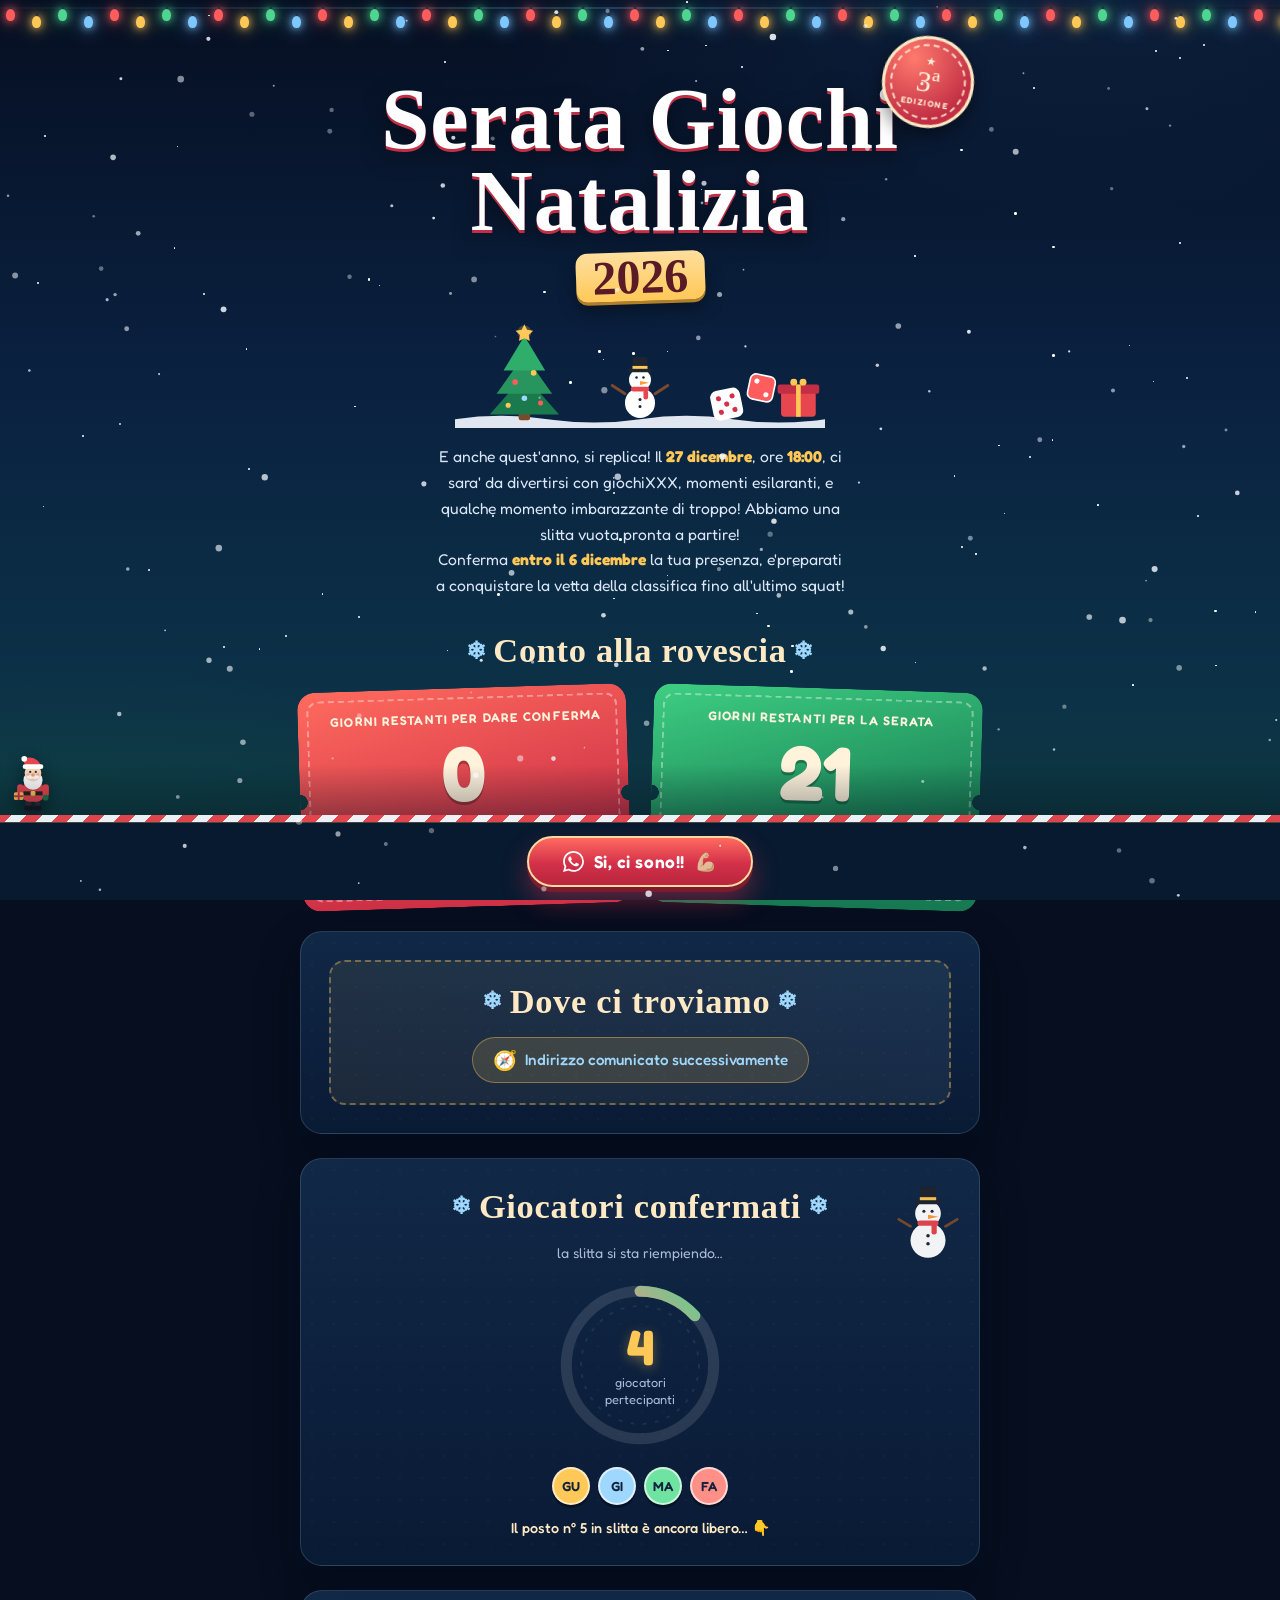
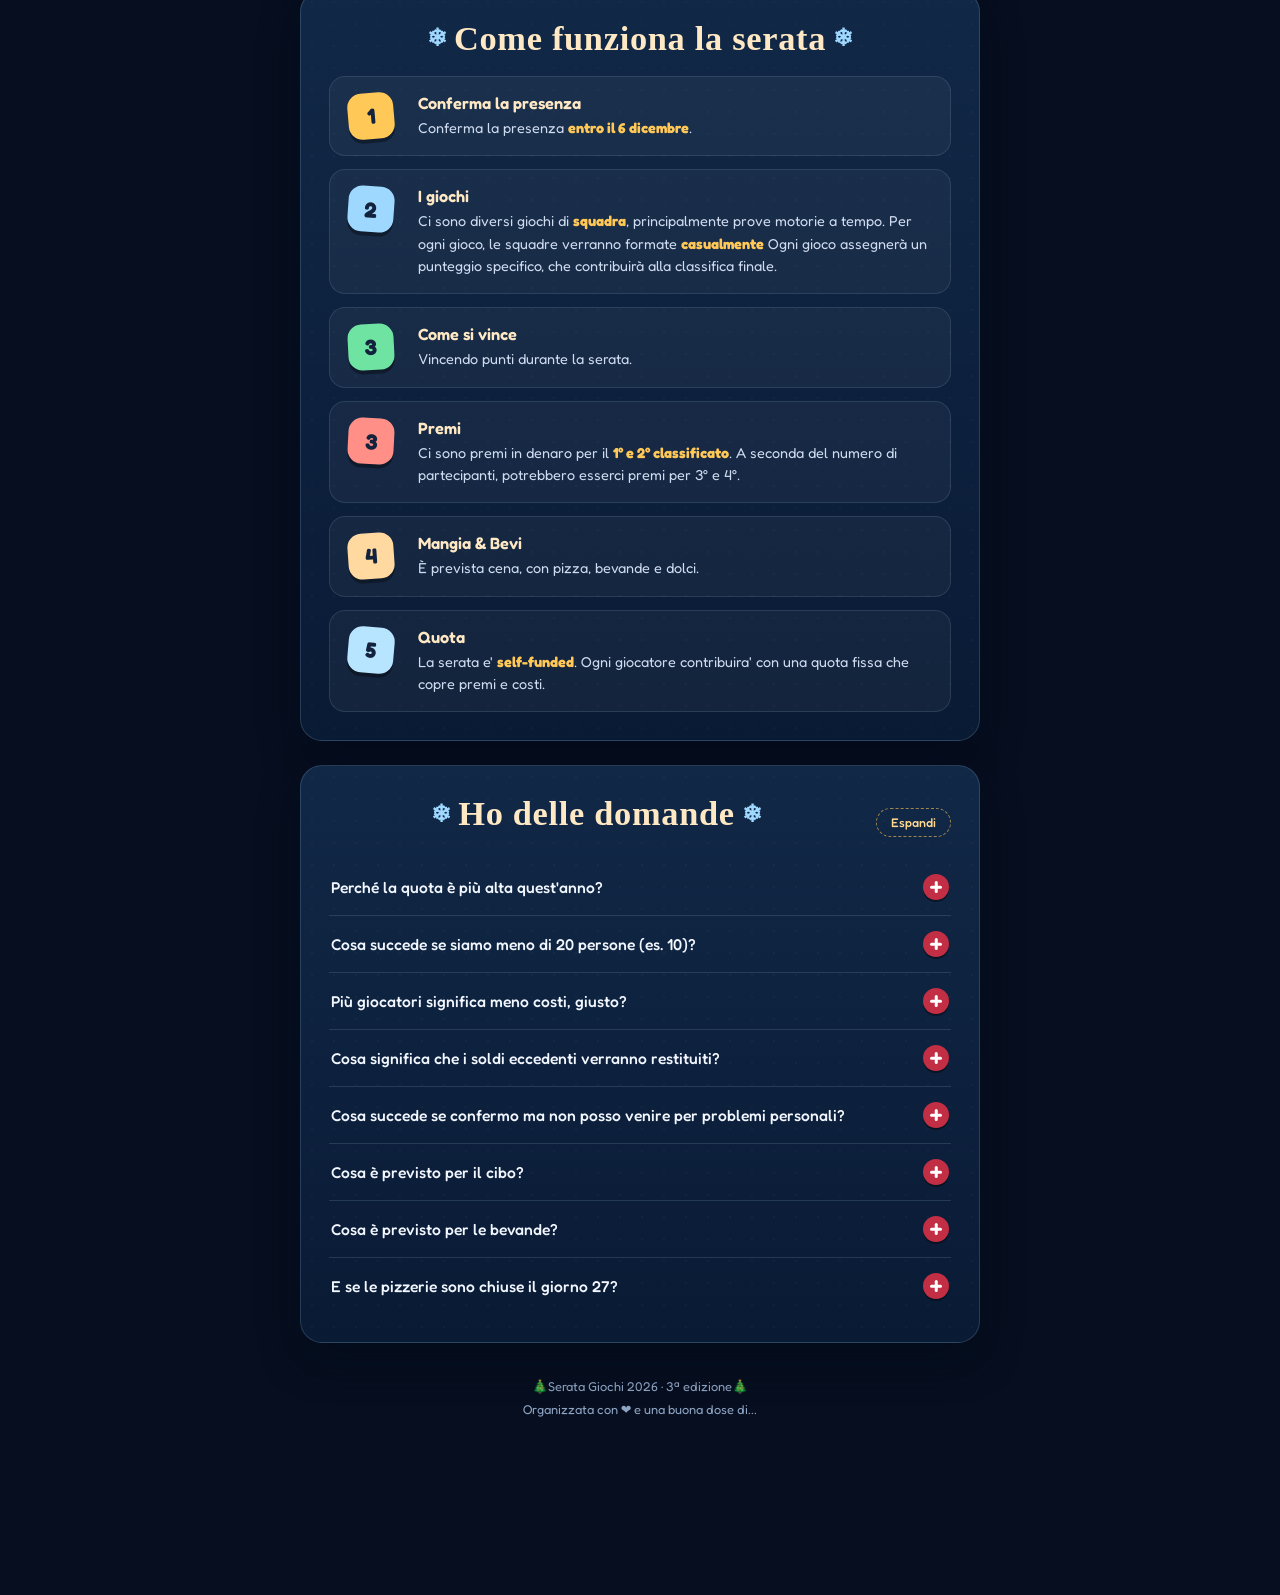
==== index.html @ 117e1975 "Update" ====
<!DOCTYPE html>
<html lang="it">
<head>
  <meta charset="UTF-8" />
  <meta name="viewport" content="width=device-width, initial-scale=1.0" />
  <title>Serata Giochi 2026 · 3ª edizione 🎲</title>
  <meta name="description" content="Serata Giochi 2026 · 3a Edizione. La serata Natalizia piu' movimentata dell'anno." />
  <meta name="theme-color" content="#071528" />
  <link rel="icon" href="data:image/svg+xml,<svg xmlns=%22http://www.w3.org/2000/svg%22 viewBox=%220 0 100 100%22><text y=%22.9em%22 font-size=%2290%22>🎲</text></svg>" />

  <link rel="preconnect" href="https://fonts.googleapis.com" />
  <link rel="preconnect" href="https://fonts.gstatic.com" crossorigin />
  <link href="https://fonts.googleapis.com/css2?family=Fredoka:wght@400;500;600;700&family=Mountains+of+Christmas:wght@700&display=swap" rel="stylesheet" />

  <link rel="stylesheet" href="style.css" />
</head>
<body>

  <!-- ambient layers -->
  <div class="sky" aria-hidden="true"></div>
  <div class="stars" id="stars" aria-hidden="true"></div>
  <canvas id="snow" aria-hidden="true"></canvas>
  <div class="lights" id="lights" aria-hidden="true"></div>

  <!-- Santa walks as you scroll -->
  <div class="santa" id="santa" aria-hidden="true">
    <div class="santa-flip">
      <svg class="santa-inner" viewBox="0 0 72 78" width="58" height="62">
        <g class="leg leg-l"><rect x="27" y="56" width="7" height="11" rx="3" fill="#2c2c34"/><rect x="25" y="65" width="11" height="6" rx="2.5" fill="#17171d"/></g>
        <g class="leg leg-r"><rect x="38" y="56" width="7" height="11" rx="3" fill="#2c2c34"/><rect x="36" y="65" width="11" height="6" rx="2.5" fill="#17171d"/></g>
        <rect x="22" y="36" width="28" height="24" rx="9" fill="#e8464e"/>
        <rect x="22" y="47" width="28" height="5" fill="#26221f"/>
        <rect x="33" y="46.5" width="6" height="6" rx="1.5" fill="#ffc857"/>
        <rect x="16" y="38" width="8" height="16" rx="4" fill="#e8464e"/>
        <circle cx="20" cy="55" r="3.6" fill="#1b7a4d"/>
        <rect x="48" y="38" width="8" height="16" rx="4" fill="#e8464e"/>
        <rect x="48" y="48" width="12" height="10" rx="2" fill="#ffc857"/>
        <rect x="52.8" y="48" width="2.4" height="10" fill="#d33049"/>
        <rect x="48" y="52" width="12" height="2.2" fill="#d33049"/>
        <circle cx="36" cy="33" r="12" fill="#ffffff"/>
        <circle cx="36" cy="24" r="10.5" fill="#ffd9b8"/>
        <circle cx="32.5" cy="22.5" r="1.4" fill="#26323f"/>
        <circle cx="39.5" cy="22.5" r="1.4" fill="#26323f"/>
        <circle cx="30" cy="26" r="2" fill="#ff9d9d" opacity=".65"/>
        <circle cx="42" cy="26" r="2" fill="#ff9d9d" opacity=".65"/>
        <ellipse cx="32.5" cy="29" rx="4.5" ry="2.4" fill="#fff"/>
        <ellipse cx="39.5" cy="29" rx="4.5" ry="2.4" fill="#fff"/>
        <circle cx="36" cy="26.4" r="2.3" fill="#f0a07c"/>
        <path d="M26 15 C29 5, 41 2, 46 6 C49 9, 47 13, 44 15 Z" fill="#e8464e"/>
        <circle cx="47" cy="6" r="3.6" fill="#fff"/>
        <rect x="23" y="13" width="26" height="6" rx="3" fill="#fff"/>
      </svg>
    </div>
  </div>

  <!-- ═══════════ MASTHEAD ═══════════ -->
  <header class="masthead">
    <div class="title-wrap reveal">
      <div class="sticker" role="img" aria-label="Terza edizione">
        <span class="st-top">★</span>
        <span class="st-num">3ª</span>
        <span class="st-sub">EDIZIONE</span>
      </div>
      <h1 class="title">
        <span class="title-xmas">Serata Giochi Natalizia</span>
        <span class="title-year">2026</span>
      </h1>
      <!--<p class="tag">27 dicembre · la notte più ludica dell'anno</p>-->
    </div>

    <!-- festive scene: tree · snowman · dice · present -->
    <svg class="scene" viewBox="0 0 320 92" aria-hidden="true">
      <path d="M0 84 Q40 78 80 84 T160 84 T240 84 T320 84 V92 H0 Z" fill="#f4f9ff" opacity=".92"/>
      <g class="tree-sway">
        <rect x="55" y="76" width="10" height="9" rx="2" fill="#7a4a2b"/>
        <path d="M60 46 L90 80 L30 80 Z" fill="#1b7a4d"/>
        <path d="M60 28 L84 62 L36 62 Z" fill="#27955d"/>
        <path d="M60 12 L78 42 L42 42 Z" fill="#2fae6b"/>
        <circle cx="52" cy="52" r="2.4" fill="#ff5d5d"/>
        <circle cx="68" cy="44" r="2.4" fill="#ffc857"/>
        <circle cx="60" cy="66" r="2.4" fill="#9fd8ff"/>
        <circle cx="74" cy="70" r="2.2" fill="#ff5d5d"/>
        <circle cx="46" cy="72" r="2.2" fill="#ffc857"/>
        <circle cx="60" cy="9" r="6" fill="#ffc857" opacity=".25"/>
        <path class="star-pulse" d="M60 2 l2.35 4.76 5.25 .76 -3.8 3.7 .9 5.23 -4.7 -2.47 -4.7 2.47 .9 -5.23 -3.8 -3.7 5.25 -.76 z" fill="#ffc857"/>
      </g>
      <g>
        <path d="M147 62 l-11 -7 M173 62 l11 -7" stroke="#7a4a2b" stroke-width="2.6" stroke-linecap="round"/>
        <circle cx="160" cy="70" r="13" fill="#fff"/>
        <circle cx="160" cy="50" r="9.5" fill="#fff"/>
        <rect x="152" y="56" width="16" height="4" rx="2" fill="#e8464e"/>
        <rect x="163" y="59" width="4" height="8" rx="2" fill="#e8464e"/>
        <circle cx="157" cy="48" r="1.1" fill="#1e2430"/>
        <circle cx="163" cy="48" r="1.1" fill="#1e2430"/>
        <path d="M160 51 l8 1.6 -8 1.8 z" fill="#ff9d3b"/>
        <rect x="150" y="40" width="20" height="3.5" rx="1.5" fill="#1e2430"/>
        <rect x="153.5" y="30.5" width="13" height="10" rx="2" fill="#1e2430"/>
        <rect x="153.5" y="38" width="13" height="2.5" fill="#ffc857"/>
        <circle cx="160" cy="67" r="1.3" fill="#1e2430"/>
        <circle cx="160" cy="73" r="1.3" fill="#1e2430"/>
      </g>
      <g class="dice-float">
        <g transform="rotate(-12 235 71)">
          <rect x="222" y="58" width="26" height="26" rx="6" fill="#fff"/>
          <circle cx="229" cy="65" r="2.2" fill="#d33049"/><circle cx="241" cy="65" r="2.2" fill="#d33049"/>
          <circle cx="235" cy="71" r="2.2" fill="#d33049"/>
          <circle cx="229" cy="77" r="2.2" fill="#d33049"/><circle cx="241" cy="77" r="2.2" fill="#d33049"/>
        </g>
        <g transform="rotate(12 265 57)">
          <rect x="254" y="46" width="22" height="22" rx="5" fill="#ff5d5d" stroke="#fff" stroke-width="1.4"/>
          <circle cx="260" cy="52" r="2.2" fill="#fff"/><circle cx="270" cy="62" r="2.2" fill="#fff"/>
        </g>
      </g>
      <g>
        <rect x="282" y="60" width="30" height="22" rx="3" fill="#e8464e"/>
        <rect x="279" y="54" width="36" height="8" rx="2" fill="#c22f45"/>
        <rect x="295" y="54" width="4" height="28" fill="#ffc857"/>
        <circle cx="293" cy="52" r="3" fill="#ffc857"/><circle cx="301" cy="52" r="3" fill="#ffc857"/>
      </g>
    </svg>

    <p class="summary reveal">
      E anche quest'anno, si replica! Il <strong>27 dicembre</strong>, ore <strong>18:00</strong>, ci sara' da divertirsi con giochiXXX,
      momenti esilaranti, e qualche momento imbarazzante di troppo! Abbiamo una slitta vuota pronta a partire!<br>
      Conferma <strong>entro il 6 dicembre</strong> la tua presenza, e'preparati a conquistare la vetta della classifica fino all'ultimo squat!
    </p>
  </header>

  <main>

    <!-- ═══════════ COUNTDOWN ═══════════ -->
    <section class="countdowns reveal" aria-labelledby="cdTitle">
      <h2 class="sec-title" id="cdTitle">Conto alla rovescia</h2>
      <div class="cd-grid">
        <article class="cd-card cd-card--red" style="--tilt:-1.8deg">
          <div class="cd-inner">
            <p class="cd-head"><span class="cd-ico" aria-hidden="true"></span>Giorni restanti per dare conferma</p>
            <p class="cd-num" id="daysConfirm">--</p>
            <p class="cd-unit" id="unitConfirm">giorni</p>
            <p class="cd-date">entro il 6 Dicembre</p>
            <p class="cd-state" id="stateConfirm"></p>
          </div>
        </article>
        <article class="cd-card cd-card--green" style="--tilt:1.8deg">
          <div class="cd-inner">
            <p class="cd-head"><span class="cd-ico" aria-hidden="true"></span>Giorni restanti per la serata</p>
            <p class="cd-num" id="daysGame">--</p>
            <p class="cd-unit" id="unitGame">giorni</p>
            <p class="cd-date">27 Dicembre</p>
            <p class="cd-state" id="stateGame"></p>
          </div>
        </article>
      </div>
    </section>

    <!-- ═══════════ LOCATION ═══════════ -->
    <section class="panel location reveal" aria-labelledby="locationTitle">
      <a id="locationCard" class="location-card" href="#" target="_blank" rel="noopener">
        <!--<div class="location-pin" aria-hidden="true">📍</div>-->
        <div class="location-content">
          <h2 class="sec-title" id="locationTitle">Dove ci troviamo</h2>
          <p class="location-address" id="locationAddress"></p>
          <p class="location-cta" id="locationCta">
            <span class="location-arrow" aria-hidden="true">🧭</span>
            <span id="locationCtaText">Indirizzo comunicato due settimane prima della serata.</span>
          </p>
        </div>
      </a>
    </section>

    <!-- ═══════════ CONFIRMED PLAYERS ═══════════ -->
    <section class="panel players reveal" aria-labelledby="playersTitle">
      <svg class="snowman-deco" viewBox="0 0 60 78" aria-hidden="true">
        <path d="M15 44 l-10 -6 M45 44 l10 -6" stroke="#7a4a2b" stroke-width="2.4" stroke-linecap="round"/>
        <circle cx="30" cy="56" r="15" fill="#fff"/>
        <circle cx="30" cy="33" r="11" fill="#fff"/>
        <rect x="21" y="39" width="18" height="4.5" rx="2" fill="#e8464e"/>
        <rect x="33" y="42" width="4.5" height="9" rx="2" fill="#e8464e"/>
        <circle cx="26.5" cy="31" r="1.3" fill="#1e2430"/>
        <circle cx="33.5" cy="31" r="1.3" fill="#1e2430"/>
        <path d="M30 34 l9 1.8 -9 2 z" fill="#ff9d3b"/>
        <rect x="19" y="21" width="22" height="4" rx="2" fill="#1e2430"/>
        <rect x="23" y="10" width="14" height="12" rx="2" fill="#1e2430"/>
        <rect x="23" y="19" width="14" height="2.6" fill="#ffc857"/>
        <circle cx="30" cy="52" r="1.5" fill="#1e2430"/>
        <circle cx="30" cy="59" r="1.5" fill="#1e2430"/>
      </svg>

      <h2 class="sec-title" id="playersTitle">Giocatori confermati</h2>
      <p class="players-sub">la slitta si sta riempiendo…</p>

      <div class="globe">
        <svg viewBox="0 0 140 140" aria-hidden="true">
          <defs>
            <linearGradient id="ringGrad" x1="0" y1="0" x2="1" y2="1">
              <stop offset="0" stop-color="#ffc857"/>
              <stop offset=".5" stop-color="#ff8f87"/>
              <stop offset="1" stop-color="#4fd58f"/>
            </linearGradient>
          </defs>
          <circle cx="70" cy="70" r="60" fill="none" stroke="rgba(255,255,255,.12)" stroke-width="9"/>
          <circle cx="70" cy="70" r="48" fill="none" stroke="rgba(255,255,255,.08)" stroke-width="1.5" stroke-dasharray="3 7"/>
          <circle id="ringFg" cx="70" cy="70" r="60" fill="none" stroke="url(#ringGrad)" stroke-width="9"
                  stroke-linecap="round" stroke-dasharray="377" stroke-dashoffset="377"
                  transform="rotate(-90 70 70)"/>
        </svg>
        <div class="globe-center">
          <span class="globe-num" id="plCount">0</span>
          <!--<span class="globe-cap">su <b id="plMax">–</b> posti</span>-->
          <span class="globe-cap">giocatori<b id="plMax"></b></span>
          <span class="globe-cap">pertecipanti</span>
        </div>
      </div>

      <ul class="chips" id="chips"></ul>
      <p class="players-seat" id="plSeat"></p>
    </section>

    <!-- ═══════════ HOW IT WORKS ═══════════ -->
    <section class="panel howto reveal" aria-labelledby="howTitle">
      <h2 class="sec-title" id="howTitle">Come funziona la serata</h2>
      <ol class="steps">
        <li class="step">
          <span class="step-num" aria-hidden="true">1</span>
          <div class="step-body">
            <h3>Conferma la presenza</h3>
            <p>Conferma la presenza <strong>entro il 6 dicembre</strong>.</p>
          </div>
        </li>
        <li class="step">
          <span class="step-num" aria-hidden="true">2</span>
          <div class="step-body">
            <h3>I giochi</h3>
            <p>Ci sono diversi giochi di <strong>squadra</strong>, principalmente prove motorie a tempo. Per ogni gioco, le squadre verranno formate <strong>casualmente</strong> Ogni gioco assegnerà un punteggio specifico, che contribuirà alla classifica finale.</p>
          </div>
        </li>
        <li class="step">
          <span class="step-num" aria-hidden="true">3</span>
          <div class="step-body">
            <h3>Come si vince</h3>
            <p>Vincendo punti durante la serata.</p>
          </div>
        </li>
        <li class="step">
          <span class="step-num" aria-hidden="true">3</span>
          <div class="step-body">
            <h3>Premi</h3>
            <p>Ci sono premi in denaro per il <strong>1° e 2° classificato</strong>. A seconda del numero di partecipanti, potrebbero esserci premi per 3° e 4°.</p>
          </div>
        </li>
        <li class="step">
          <span class="step-num" aria-hidden="true">4</span>
          <div class="step-body">
            <h3>Mangia & Bevi</h3>
            <p>È prevista cena, con pizza, bevande e dolci.</p>
          </div>
        </li>
        <li class="step">
          <span class="step-num" aria-hidden="true">5</span>
          <div class="step-body">
            <h3>Quota</h3>
            <p>La serata e' <strong>self-funded</strong>. Ogni giocatore contribuira' con una quota fissa che copre premi e costi.</p>
          </div>
        </li>
      </ol>
    </section>

    <!-- ═══════════ FAQ ═══════════ -->
    <section class="panel faq reveal" aria-labelledby="faqTitle">
      <div class="faq-head">
        <h2 class="sec-title" id="faqTitle">Ho delle domande</h2>
        <button class="faq-toggle-all" id="faqToggle" type="button">Espandi</button>
      </div>

      <div class="faq-item">
        <button class="faq-q" type="button" aria-expanded="false" aria-controls="fa1" id="fq1">
          <span>Perché la quota è più alta quest'anno?</span><span class="faq-ico" aria-hidden="true"></span>
        </button>
        <div class="faq-a" id="fa1" role="region" aria-labelledby="fq1"><div class="faq-a-in">
          <p>Non riuscendo ad ospitare tutti a casa Cocola come gli anni precedenti, e' incluso il costo aggiuntivo di un locale esterno.</p>
        </div></div>
      </div>

      <div class="faq-item">
        <button class="faq-q" type="button" aria-expanded="false" aria-controls="fa2" id="fq2">
          <span>Cosa succede se siamo meno di 20 persone (es. 10)?</span><span class="faq-ico" aria-hidden="true"></span>
        </button>
        <div class="faq-a" id="fa2" role="region" aria-labelledby="fq2"><div class="faq-a-in">
          <p>In quel caso, valutiamo di ospitarci a casa di uno dei giocatori per evitare di affittare un locale esterno. La quota individuale verra' di seguito ricalcolata. <strong>Attenzione:</strong> Se il locale e' stato confermato, una quota a fondo perduto potrebbe essere necessaria indipendentemente dal numero di giocatori.</p>
        </div></div>
      </div>

      <div class="faq-item">
        <button class="faq-q" type="button" aria-expanded="false" aria-controls="fa3" id="fq3">
          <span>Più giocatori significa meno costi, giusto?</span><span class="faq-ico" aria-hidden="true"></span>
        </button>
        <div class="faq-a" id="fa3" role="region" aria-labelledby="fq3"><div class="faq-a-in">
          <p>Più persone partecipano, più i costi vengono ammortizzati tra i giocatori.</p>
        </div></div>
      </div>

      <div class="faq-item">
        <button class="faq-q" type="button" aria-expanded="false" aria-controls="fa4" id="fq4">
          <span>Cosa significa che i soldi eccedenti verranno restituiti?</span><span class="faq-ico" aria-hidden="true"></span>
        </button>
        <div class="faq-a" id="fa4" role="region" aria-labelledby="fq4"><div class="faq-a-in">
          <p>Se il costo totale della serata (ad esempio 300€) è inferiore al totale delle quote raccolte (ad esempio 400€), la differenza (100€) verrà divisa in parti uguali e restituita a tutti i giocatori.</p>
        </div></div>
      </div>

      <div class="faq-item">
        <button class="faq-q" type="button" aria-expanded="false" aria-controls="fa5" id="fq5">
          <span>Cosa succede se confermo ma non posso venire per problemi personali?</span><span class="faq-ico" aria-hidden="true"></span>
        </button>
        <div class="faq-a" id="fa5" role="region" aria-labelledby="fq5"><div class="faq-a-in">
          <p>Verrà restituita la quota, escluso il costo dell'affitto del locale esterno (qualora affittato) e del cibo + bevande (qualora gia' acquistate).</p>
        </div></div>
      </div>

      <div class="faq-item">
        <button class="faq-q" type="button" aria-expanded="false" aria-controls="fa6" id="fq6">
          <span>Cosa è previsto per il cibo?</span><span class="faq-ico" aria-hidden="true"></span>
        </button>
        <div class="faq-a" id="fa6" role="region" aria-labelledby="fq6"><div class="faq-a-in">
          <p>Pizze da asporto, con un assortimento di gusti misti come negli anni precedenti. Sono inclusi dolci per il fine serata.</p>
        </div></div>
      </div>

      <div class="faq-item">
        <button class="faq-q" type="button" aria-expanded="false" aria-controls="fa7" id="fq7">
          <span>Cosa è previsto per le bevande?</span><span class="faq-ico" aria-hidden="true"></span>
        </button>
        <div class="faq-a" id="fa7" role="region" aria-labelledby="fq7"><div class="faq-a-in">
          <p>Acqua, bevande alcoliche e analcoliche.</p>
        </div></div>
      </div>

      <div class="faq-item">
        <button class="faq-q" type="button" aria-expanded="false" aria-controls="fa7" id="fq7">
          <span>E se le pizzerie sono chiuse il giorno 27?</span><span class="faq-ico" aria-hidden="true"></span>
        </button>
        <div class="faq-a" id="fa7" role="region" aria-labelledby="fq7"><div class="faq-a-in">
          <p>Valuteremo altre opzioni. Qualora non fossero disponibili alternative, ci organizzeremo tra giocatori per portare ciascuno qualcosa da condividere.</p>
        </div></div>
      </div>
    </section>

    <footer class="footer">
      <p>🎄Serata Giochi 2026 · 3ª edizione🎄</p>
      <p>Organizzata con ❤️ e una buona dose di...</p>
    </footer>
  </main>

  <!-- ═══════════ STICKY CTA ═══════════ -->
  <div class="cta-bar" id="ctaBar">
    <div class="cta-fade" aria-hidden="true"></div>
    <div class="cta-tray">
      <a class="cta" id="cta" href="#" target="_blank" rel="noopener">
        <svg class="wa-icon" viewBox="0 0 24 24" aria-hidden="true"><path fill="currentColor" d="M17.472 14.382c-.297-.149-1.758-.867-2.03-.967-.273-.099-.471-.148-.67.15-.197.297-.767.966-.94 1.164-.173.199-.347.223-.644.075-.297-.15-1.255-.463-2.39-1.475-.883-.788-1.48-1.761-1.653-2.059-.173-.297-.018-.458.13-.606.134-.133.298-.347.446-.52.149-.174.198-.298.298-.497.099-.198.05-.371-.025-.52-.075-.149-.669-1.612-.916-2.207-.242-.579-.487-.5-.669-.51-.173-.008-.371-.01-.57-.01-.198 0-.52.074-.792.372-.272.297-1.04 1.016-1.04 2.479 0 1.462 1.065 2.875 1.213 3.074.149.198 2.096 3.2 5.077 4.487.709.306 1.262.489 1.694.625.712.227 1.36.195 1.871.118.571-.085 1.758-.719 2.006-1.413.248-.694.248-1.289.173-1.413-.074-.124-.272-.198-.57-.347m-5.421 7.403h-.004a9.87 9.87 0 01-5.031-1.378l-.361-.214-3.741.982.998-3.648-.235-.374a9.86 9.86 0 01-1.51-5.26c.001-5.45 4.436-9.884 9.888-9.884 2.64 0 5.122 1.03 6.988 2.898a9.825 9.825 0 012.893 6.994c-.003 5.45-4.437 9.884-9.885 9.884m8.413-18.297A11.815 11.815 0 0012.05 0C5.495 0 .16 5.335.157 11.892c0 2.096.547 4.142 1.588 5.945L.057 24l6.305-1.654a11.882 11.882 0 005.683 1.448h.005c6.554 0 11.89-5.335 11.893-11.893a11.821 11.821 0 00-3.48-8.413Z"/></svg>
        Si, ci sono!!
        <span aria-hidden="true">💪🏼</span>
      </a>
    </div>
  </div>

  <div id="toast" role="status" aria-live="polite"></div>

  <noscript><p style="text-align:center;padding:12px;color:#ffd98f">Attiva JavaScript per vedere countdown e giocatori confermati 😉</p></noscript>

  <script src="script.js"></script>
</body>
</html>
---- style.css ----
/* ═══════════════════════════════════════════════════════════════════════════════════════════
   SERATA GIOCHI 2026 · styles.css
   ═══════════════════════════════════════════════════════════════════════════════════════════ */

:root {
  /* 🎨 THEME COLORS */
  --night-sky: #060e1f;
  --snow-white: #f4f9ff;
  --ice-blue: #9fd8ff;
  --gold: #ffc857;
  --gold-soft: #ffe9c4;
  --red: #e8464e;
  --red-deep: #c22f45;
  --green: #2fae6b;
  --green-deep: #177a52;
  --cream: #fff3dc;

  /* 🎨 PANEL COLORS */
  --panel-bg-1: rgba(18, 42, 74, 0.92);
  --panel-bg-2: rgba(10, 28, 54, 0.94);
  --text-primary: #dbe7f7;
  --text-dim: #a9bdd9;

  /* 🎨 FONTS */
  --f-display: 'Mountains of Christmas', cursive;
  --f-body: 'Fredoka', system-ui, sans-serif;
}

/* ═══════════ RESET & BASE ═══════════ */
* {
  margin: 0;
  padding: 0;
  box-sizing: border-box;
}

html {
  scroll-behavior: smooth;
}

body {
  font-family: var(--f-body);
  color: var(--text-primary);
  background: var(--night-sky);
  overflow-x: hidden;
  padding-bottom: 170px;
  -webkit-font-smoothing: antialiased;
}

::selection {
  background: var(--gold);
  color: #3a1420;
}

:focus-visible {
  outline: 3px dashed var(--gold);
  outline-offset: 3px;
  border-radius: 6px;
}

/* ═══════════ AMBIENT LAYERS ═══════════ */
.sky {
  position: fixed;
  inset: 0;
  z-index: 0;
  pointer-events: none;
  background:
    radial-gradient(1100px 520px at 85% -10%, rgba(22, 55, 97, 0.55), transparent 60%),
    radial-gradient(900px 500px at 6% 108%, rgba(17, 82, 72, 0.5), transparent 62%),
    linear-gradient(180deg, #060f22 0%, #0a2140 42%, #0c3247 78%, #0e3d3c 100%);
}

.stars {
  position: fixed;
  inset: 0;
  z-index: 1;
  pointer-events: none;
  overflow: hidden;
}

.star {
  position: absolute;
  background: #fff;
  border-radius: 50%;
  animation: twinkle var(--d, 3s) ease-in-out var(--dl, 0s) infinite;
}

@keyframes twinkle {
  0%, 100% { opacity: 0.12; transform: scale(0.8); }
  50% { opacity: 0.95; transform: scale(1.15); }
}

#snow {
  position: fixed;
  inset: 0;
  z-index: 90;
  pointer-events: none;
}

.lights {
  position: fixed;
  top: 0;
  left: 0;
  right: 0;
  height: 32px;
  z-index: 60;
  pointer-events: none;
}

.lights::before {
  content: "";
  position: absolute;
  top: 7px;
  left: -12px;
  right: -12px;
  height: 2px;
  background: linear-gradient(90deg, #0a1526, #1d3a57, #0a1526);
  border-radius: 2px;
}

.bulb {
  position: absolute;
  top: 9px;
  width: 9px;
  height: 12px;
  background: var(--c);
  border-radius: 50% 50% 46% 46%;
  box-shadow: 0 0 9px var(--c), 0 0 18px var(--c);
  animation: glow 2.4s ease-in-out var(--dl) infinite;
}

.bulb::before {
  content: "";
  position: absolute;
  top: -3px;
  left: 50%;
  transform: translateX(-50%);
  width: 3px;
  height: 3px;
  background: #234;
  border-radius: 1px;
}

.bulb:nth-child(even) {
  top: 16px;
}

@keyframes glow {
  0%, 100% { opacity: 0.5; }
  50% { opacity: 1; }
}

/* ═══════════ SANTA WALKING ═══════════ */
.santa {
  position: fixed;
  left: 0;
  bottom: 96px;
  z-index: 55;
  width: 58px;
  pointer-events: none;
  will-change: transform;
  filter: drop-shadow(0 6px 8px rgba(0, 0, 0, 0.45));
}

.santa-flip {
  transition: transform 0.25s ease;
}

.santa.flip .santa-flip {
  transform: scaleX(-1);
}

.leg {
  transform-box: fill-box;
  transform-origin: 50% 0%;
}

.leg-l {
  animation: step 0.5s ease-in-out infinite alternate;
}

.leg-r {
  animation: step 0.5s ease-in-out infinite alternate-reverse;
}

@keyframes step {
  from { transform: rotate(18deg); }
  to { transform: rotate(-18deg); }
}

.santa-inner {
  animation: bob 0.5s ease-in-out infinite alternate;
  display: block;
}

@keyframes bob {
  from { transform: translateY(0); }
  to { transform: translateY(-1.6px); }
}

/* ═══════════ MASTHEAD ═══════════ */
.masthead {
  position: relative;
  z-index: 2;
  width: min(680px, 100% - 40px);
  margin-inline: auto;
  padding-top: 56px;
  text-align: center;
}

.title-wrap {
  position: relative;
  padding-top: 22px;
}

.js .title-wrap {
  animation: drop 0.8s cubic-bezier(0.2, 0.9, 0.3, 1.25) both;
}

@keyframes drop {
  from { opacity: 0; transform: translateY(-18px); }
}

.title {
  font-family: var(--f-display);
  font-weight: 700;
  line-height: 0.95;
}

.title-xmas {
  display: block;
  font-size: clamp(3.4rem, 16vw, 5.4rem);
  color: #fff;
  letter-spacing: 0.01em;
  text-shadow: 0 3px 0 var(--red-deep), 0 7px 22px rgba(0, 0, 0, 0.55);
}

.title-year {
  display: inline-block;
  margin-top: 10px;
  font-size: clamp(2rem, 8.5vw, 3rem);
  color: #5a1a26;
  background: linear-gradient(180deg, #ffdf9e, var(--gold));
  padding: 0.04em 0.34em;
  border-radius: 0.24em;
  transform: rotate(-2deg);
  box-shadow: 0 3px 0 #b17f2a, 0 8px 18px rgba(0, 0, 0, 0.4);
}

.tag {
  margin-top: 12px;
  color: var(--ice-blue);
  font-size: 0.95rem;
  letter-spacing: 0.06em;
}

/* 3ª edizione sticker */
.sticker {
  position: absolute;
  top: -16px;
  right: -4px;
  z-index: 3;
  width: 84px;
  height: 84px;
  border-radius: 50%;
  display: flex;
  flex-direction: column;
  align-items: center;
  justify-content: center;
  gap: 1px;
  background: radial-gradient(circle at 30% 25%, #ff7a6d, var(--red-deep) 70%);
  border: 3px solid var(--gold-soft);
  box-shadow: 0 8px 18px rgba(0, 0, 0, 0.45);
  color: var(--cream);
  transform: rotate(9deg);
  animation: wobble 4.5s ease-in-out infinite;
}

.sticker::before {
  content: "";
  position: absolute;
  inset: 5px;
  border: 2px dashed rgba(255, 240, 210, 0.85);
  border-radius: 50%;
}

.st-top { font-size: 0.7rem; line-height: 1; }
.st-num { font-family: var(--f-display); font-size: 1.85rem; line-height: 1; }
.st-sub { font-size: 0.52rem; font-weight: 600; letter-spacing: 0.18em; }

@keyframes wobble {
  0%, 100% { transform: rotate(7deg) scale(1); }
  50% { transform: rotate(12deg) scale(1.04); }
}

/* festive scene */
.scene {
  display: block;
  width: min(92%, 370px);
  margin: 20px auto 6px;
}

.tree-sway {
  transform-box: fill-box;
  transform-origin: 50% 100%;
  animation: sway 5s ease-in-out infinite;
}

@keyframes sway {
  0%, 100% { transform: rotate(-1.6deg); }
  50% { transform: rotate(1.6deg); }
}

.star-pulse {
  transform-box: fill-box;
  transform-origin: center;
  animation: pulse 2s ease-in-out infinite;
}

@keyframes pulse {
  0%, 100% { transform: scale(1); opacity: 1; }
  50% { transform: scale(1.25); opacity: 0.75; }
}

.dice-float {
  animation: floaty 3.6s ease-in-out infinite;
}

@keyframes floaty {
  0%, 100% { transform: translateY(0); }
  50% { transform: translateY(-4px); }
}

.summary {
  max-width: 46ch;
  margin: 16px auto 0;
  text-align: center;
  font-size: 0.98rem;
  line-height: 1.65;
  color: var(--text-primary);
}

.summary strong {
  color: var(--gold);
}

/* ═══════════ MAIN / PANELS ═══════════ */
main {
  position: relative;
  z-index: 2;
  width: min(680px, 100% - 36px);
  margin: 32px auto 0;
  display: grid;
  gap: 24px;
}

.panel {
  position: relative;
  overflow: hidden;
  background: linear-gradient(180deg, var(--panel-bg-1), var(--panel-bg-2));
  border: 1px solid rgba(191, 227, 255, 0.16);
  border-radius: 22px;
  padding: clamp(18px, 4.5vw, 28px);
  box-shadow: 0 18px 40px rgba(3, 10, 25, 0.45);
}

.panel::after {
  content: "";
  position: absolute;
  inset: 0;
  pointer-events: none;
  opacity: 0.5;
  background-image: radial-gradient(rgba(255, 255, 255, 0.05) 1px, transparent 1.4px);
  background-size: 22px 22px;
}

.panel > * {
  position: relative;
  z-index: 1;
}

.sec-title {
  font-family: var(--f-display);
  font-weight: 700;
  text-align: center;
  font-size: clamp(1.65rem, 6.5vw, 2.15rem);
  color: var(--gold-soft);
  letter-spacing: 0.02em;
  margin-bottom: 18px;
}

.sec-title::before {
  content: "❄ ";
  color: var(--ice-blue);
  font-size: 0.7em;
  vertical-align: 0.15em;
}

.sec-title::after {
  content: " ❄";
  color: var(--ice-blue);
  font-size: 0.7em;
  vertical-align: 0.15em;
}

/* ═══════════ COUNTDOWN ═══════════ */
.cd-grid {
  display: grid;
  grid-template-columns: 1fr 1fr;
  gap: 14px;
}

.cd-card {
  position: relative;
  border-radius: 18px;
  text-align: center;
  color: var(--cream);
  transform: rotate(var(--tilt, 0deg));
  transition: transform 0.35s cubic-bezier(0.2, 0.8, 0.3, 1.2);
  box-shadow: 0 14px 28px rgba(3, 10, 25, 0.5);
  -webkit-mask-image:
    radial-gradient(circle 8px at 0 50%, transparent 7.5px, #000 8px),
    radial-gradient(circle 8px at 100% 50%, transparent 7.5px, #000 8px);
  mask-image:
    radial-gradient(circle 8px at 0 50%, transparent 7.5px, #000 8px),
    radial-gradient(circle 8px at 100% 50%, transparent 7.5px, #000 8px);
  -webkit-mask-composite: source-in;
  mask-composite: intersect;
}

.cd-card:hover {
  transform: rotate(0deg) translateY(-4px) scale(1.02);
}

.cd-card--red { background: linear-gradient(165deg, #ff6b5e, #cf3247 72%); }
.cd-card--green { background: linear-gradient(165deg, #3ecf82, #177a52 72%); }

.cd-inner {
  margin: 9px;
  padding: 12px 8px 14px;
  border-radius: 12px;
  border: 2px dashed rgba(255, 255, 255, 0.38);
}

.cd-head {
  display: flex;
  align-items: center;
  justify-content: center;
  gap: 7px;
  font-weight: 600;
  font-size: 0.78rem;
  letter-spacing: 0.09em;
  text-transform: uppercase;
}

.cd-num {
  font-size: clamp(3rem, 15vw, 4.4rem);
  font-weight: 700;
  line-height: 1;
  margin: 8px 0 2px;
  text-shadow: 0 3px 0 rgba(0, 0, 0, 0.28);
  font-variant-numeric: tabular-nums;
}

.cd-unit {
  font-size: 0.76rem;
  letter-spacing: 0.22em;
  text-transform: uppercase;
  opacity: 0.92;
}

.cd-date {
  display: inline-block;
  margin-top: 10px;
  font-size: 0.73rem;
  letter-spacing: 0.03em;
  background: rgba(0, 0, 0, 0.24);
  padding: 4px 10px;
  border-radius: 999px;
}

.cd-state {
  min-height: 1.1em;
  margin-top: 7px;
  font-size: 0.78rem;
  font-weight: 600;
}

/* ═══════════ LOCATION ═══════════ */
.location-card {
  display: block;
  text-decoration: none;
  color: inherit;
  position: relative;
  padding: 20px;
  border-radius: 16px;
  background: linear-gradient(135deg, rgba(255, 200, 87, 0.08), rgba(159, 216, 255, 0.08));
  border: 2px dashed rgba(255, 200, 87, 0.4);
  transition: all 0.35s ease;
}

.location-card:hover {
  transform: translateY(-4px);
  border-color: var(--gold);
  box-shadow: 0 12px 28px rgba(255, 200, 87, 0.25);
}

.location-card:active {
  transform: translateY(-2px);
}

.location-pin {
  font-size: 3.5rem;
  text-align: center;
  margin-bottom: 12px;
  animation: bounce 2s ease-in-out infinite;
}

@keyframes bounce {
  0%, 100% { transform: translateY(0); }
  50% { transform: translateY(-8px); }
}

.location-content {
  text-align: center;
}

.location-content .sec-title {
  margin-bottom: 12px;
}

.location-address {
  font-size: 1.1rem;
  font-weight: 600;
  color: var(--gold-soft);
  margin-bottom: 16px;
  line-height: 1.5;
}

.location-cta {
  display: inline-flex;
  align-items: center;
  gap: 8px;
  font-size: 0.95rem;
  font-weight: 500;
  color: var(--ice-blue);
  background: rgba(255, 200, 87, 0.15);
  padding: 10px 20px;
  border-radius: 999px;
  border: 1.5px solid rgba(255, 200, 87, 0.4);
  transition: all 0.25s ease;
}

.location-card:hover .location-cta {
  background: rgba(255, 200, 87, 0.25);
  border-color: var(--gold);
}

.location-arrow {
  font-size: 1.2rem;
  animation: spin 8s linear infinite;
}

@keyframes spin {
  from { transform: rotate(0deg); }
  to { transform: rotate(360deg); }
}

.location-card.has-address .location-pin {
  animation: none;
}

.location-card.has-address .location-arrow {
  animation: none;
}

/* ═══════════ PLAYERS WIDGET ═══════════ */
.players {
  text-align: center;
}

.snowman-deco {
  position: absolute;
  top: 12px;
  right: 8px;
  width: 58px;
  opacity: 0.95;
  z-index: 1;
  animation: floaty 5s ease-in-out infinite;
}

.players-sub {
  margin-top: 4px;
  font-size: 0.88rem;
  color: var(--text-dim);
}

.globe {
  position: relative;
  width: 172px;
  margin: 18px auto 6px;
}

.globe svg {
  display: block;
  width: 100%;
}

#ringFg {
  transition: stroke-dashoffset 1.5s cubic-bezier(0.2, 0.7, 0.2, 1) 0.25s;
}

.globe-center {
  position: absolute;
  inset: 0;
  display: flex;
  flex-direction: column;
  align-items: center;
  justify-content: center;
  gap: 2px;
}

.globe-num {
  font-size: 3.1rem;
  font-weight: 700;
  color: var(--gold);
  line-height: 1;
  text-shadow: 0 3px 12px rgba(255, 200, 87, 0.35);
}

.globe-cap {
  font-size: 0.8rem;
  color: var(--text-dim);
}

.globe-cap b {
  color: var(--cream);
}

.chips {
  list-style: none;
  display: flex;
  flex-wrap: wrap;
  justify-content: center;
  gap: 8px;
  margin: 16px auto 4px;
  max-width: 420px;
}

.chip {
  width: 38px;
  height: 38px;
  border-radius: 50%;
  display: grid;
  place-items: center;
  font-weight: 600;
  font-size: 0.82rem;
  color: #14233d;
  border: 2px solid rgba(255, 255, 255, 0.65);
  box-shadow: 0 3px 0 rgba(0, 0, 0, 0.35);
  animation: pop 0.45s cubic-bezier(0.2, 0.9, 0.3, 1.4) both;
}

.chip:nth-child(5n+1) { background: #ffc857; }
.chip:nth-child(5n+2) { background: #9fd8ff; }
.chip:nth-child(5n+3) { background: #6fe3a1; }
.chip:nth-child(5n+4) { background: #ff8f87; }
.chip:nth-child(5n+5) { background: #ffd9a0; }

@keyframes pop {
  from { transform: scale(0) rotate(-14deg); opacity: 0; }
}

.players-seat {
  margin-top: 14px;
  font-size: 0.9rem;
  color: var(--gold-soft);
  font-weight: 500;
}

/* ═══════════ HOW IT WORKS ═══════════ */
.steps {
  list-style: none;
  display: grid;
  gap: 13px;
}

.step {
  display: grid;
  grid-template-columns: 52px 1fr;
  gap: 14px;
  align-items: start;
  background: rgba(255, 255, 255, 0.045);
  border: 1px solid rgba(191, 227, 255, 0.12);
  border-radius: 16px;
  padding: 14px;
}

.step-num {
  width: 46px;
  height: 46px;
  border-radius: 14px;
  display: grid;
  place-items: center;
  font-weight: 700;
  font-size: 1.35rem;
  color: #14233d;
  box-shadow: 0 4px 0 rgba(0, 0, 0, 0.35);
}

.step:nth-child(1) .step-num { background: #ffc857; transform: rotate(-5deg); }
.step:nth-child(2) .step-num { background: #9fd8ff; transform: rotate(4deg); }
.step:nth-child(3) .step-num { background: #6fe3a1; transform: rotate(-3deg); }
.step:nth-child(4) .step-num { background: #ff8f87; transform: rotate(3deg); }
.step:nth-child(5) .step-num { background: #ffd9a0; transform: rotate(-4deg); }
.step:nth-child(6) .step-num { background: #b7e4ff; transform: rotate(5deg); }

.step-body h3 {
  font-size: 1.02rem;
  font-weight: 600;
  color: var(--gold-soft);
  margin-bottom: 4px;
}

.step-body p {
  font-size: 0.9rem;
  line-height: 1.55;
  color: #cfdcf0;
}

.step-body strong {
  color: var(--gold);
}

/* ═══════════ FAQ ═══════════ */
.faq-head {
  display: flex;
  align-items: center;
  justify-content: space-between;
  gap: 12px;
  margin-bottom: 8px;
}

.faq-head .sec-title {
  flex: 1;
}

.faq-toggle-all {
  background: transparent;
  border: 1.5px dashed rgba(255, 200, 87, 0.6);
  color: #ffd98f;
  border-radius: 999px;
  padding: 6px 14px;
  cursor: pointer;
  font-family: var(--f-body);
  font-size: 0.78rem;
  font-weight: 500;
  white-space: nowrap;
  transition: background 0.25s, transform 0.25s;
}

.faq-toggle-all:hover {
  background: rgba(255, 200, 87, 0.12);
  transform: translateY(-1px);
}

.faq-item {
  border-bottom: 1px solid rgba(191, 227, 255, 0.14);
}

.faq-item:last-child {
  border-bottom: none;
}

.faq-q {
  width: 100%;
  display: flex;
  justify-content: space-between;
  align-items: center;
  gap: 14px;
  background: none;
  border: 0;
  cursor: pointer;
  text-align: left;
  padding: 15px 2px;
  color: #f2f7ff;
  font-family: var(--f-body);
  font-size: 0.98rem;
  font-weight: 500;
  transition: color 0.25s;
}

.faq-q:hover {
  color: var(--gold);
}

.faq-ico {
  flex: 0 0 auto;
  position: relative;
  width: 26px;
  height: 26px;
  border-radius: 50%;
  background: var(--red-deep);
  box-shadow: 0 2px 0 rgba(0, 0, 0, 0.4);
  transition: transform 0.35s ease, background 0.35s ease;
}

.faq-ico::before,
.faq-ico::after {
  content: "";
  position: absolute;
  top: 50%;
  left: 50%;
  background: #fff;
  border-radius: 2px;
  transform: translate(-50%, -50%);
}

.faq-ico::before {
  width: 12px;
  height: 2.5px;
}

.faq-ico::after {
  width: 2.5px;
  height: 12px;
}

.faq-item.open .faq-ico {
  transform: rotate(225deg);
  background: var(--green-deep);
}

.faq-a {
  display: grid;
  grid-template-rows: 0fr;
  transition: grid-template-rows 0.4s ease;
}

.faq-item.open .faq-a {
  grid-template-rows: 1fr;
}

.faq-a-in {
  overflow: hidden;
}

.faq-a p {
  padding: 0 34px 16px 2px;
  font-size: 0.88rem;
  line-height: 1.6;
  color: #cfdcf0;
}

/* ═══════════ FOOTER ═══════════ */
.footer {
  text-align: center;
  padding: 8px 0 4px;
  color: #8fa5c4;
  font-size: 0.8rem;
  line-height: 1.8;
}

/* ═══════════ STICKY CTA ═══════════ */
.cta-bar {
  position: fixed;
  left: 0;
  right: 0;
  bottom: 0;
  z-index: 70;
  display: flex;
  justify-content: center;
  align-items: flex-end;
  pointer-events: none;
}

.cta-fade {
  position: absolute;
  left: 0;
  right: 0;
  bottom: 0;
  height: 135px;
  background: linear-gradient(180deg, transparent, rgba(6, 17, 31, 0.92));
}

.cta-tray {
  position: relative;
  width: 100%;
  pointer-events: auto;
  display: flex;
  justify-content: center;
  background: #081a30;
  border-top: 2px solid rgba(255, 200, 87, 0.25);
  padding: 13px 16px calc(13px + env(safe-area-inset-bottom));
}

.cta-tray::before {
  content: "";
  position: absolute;
  top: -8px;
  left: 0;
  right: 0;
  height: 7px;
  opacity: 0.95;
  background: repeating-linear-gradient(-45deg, var(--red) 0 11px, var(--snow-white) 11px 22px);
}

.cta {
  position: relative;
  overflow: hidden;
  display: inline-flex;
  align-items: center;
  gap: 10px;
  font-family: var(--f-body);
  font-weight: 600;
  font-size: 1.08rem;
  letter-spacing: 0.03em;
  color: #fff;
  text-decoration: none;
  padding: 13px 34px;
  border-radius: 999px;
  background: linear-gradient(180deg, #ff6a5f, #d33049 55%, #b8263d);
  border: 2px solid #ffd9a0;
  box-shadow: 0 5px 0 #7c1b2e, 0 14px 26px rgba(211, 48, 73, 0.45);
  transition: transform 0.15s ease, box-shadow 0.15s ease;
  animation: ctaPulse 2.8s ease-in-out infinite;
}

.wa-icon {
  width: 21px;
  height: 21px;
  flex: 0 0 auto;
  color: #fff;
}

.cta::after {
  content: "";
  position: absolute;
  inset: 0;
  border-radius: inherit;
  background: linear-gradient(110deg, transparent 32%, rgba(255, 255, 255, 0.4) 50%, transparent 68%);
  transform: translateX(-130%);
  animation: shine 3.6s ease-in-out infinite;
}

@keyframes shine {
  0%, 55% { transform: translateX(-130%); }
  85%, 100% { transform: translateX(130%); }
}

@keyframes ctaPulse {
  0%, 100% {
    box-shadow: 0 5px 0 #7c1b2e, 0 14px 26px rgba(211, 48, 73, 0.35);
  }
  50% {
    box-shadow: 0 5px 0 #7c1b2e, 0 14px 34px rgba(255, 106, 95, 0.6);
  }
}

.cta:hover {
  transform: translateY(2px);
  box-shadow: 0 3px 0 #7c1b2e, 0 10px 20px rgba(211, 48, 73, 0.4);
}

.cta:active {
  transform: translateY(4px);
  box-shadow: 0 1px 0 #7c1b2e, 0 6px 14px rgba(211, 48, 73, 0.35);
}

/* toast + confetti */
#toast {
  position: fixed;
  left: 50%;
  bottom: calc(120px + env(safe-area-inset-bottom));
  z-index: 75;
  transform: translateX(-50%) translateY(10px);
  background: #0c2542;
  border: 1.5px solid var(--gold);
  color: var(--gold-soft);
  padding: 10px 18px;
  border-radius: 14px;
  font-size: 0.88rem;
  opacity: 0;
  pointer-events: none;
  transition: opacity 0.35s, transform 0.35s;
  box-shadow: 0 10px 30px rgba(0, 0, 0, 0.5);
  white-space: nowrap;
}

#toast.show {
  opacity: 1;
  transform: translateX(-50%) translateY(0);
}

.confetti {
  position: fixed;
  z-index: 95;
  width: 8px;
  height: 12px;
  border-radius: 2px;
  pointer-events: none;
}

/* ═══════════ SCROLL REVEAL ═══════════ */
.js .reveal {
  opacity: 0;
  transform: translateY(18px);
  transition: opacity 0.65s ease, transform 0.65s ease;
}

.js .reveal.is-in {
  opacity: 1;
  transform: none;
}

/* ═══════════ WIDER SCREENS ═══════════ */
@media (min-width: 640px) {
  .cd-grid {
    gap: 22px;
  }

  .cd-num {
    font-size: 4.8rem;
  }

  .step {
    grid-template-columns: 56px 1fr;
    padding: 16px 18px;
  }

  .snowman-deco {
    width: 70px;
    top: 16px;
    right: 16px;
  }

  .sticker {
    width: 92px;
    height: 92px;
    top: -20px;
    right: 6px;
  }

  .location-pin {
    font-size: 4rem;
  }

  .location-address {
    font-size: 1.2rem;
  }
}

/* ═══════════ REDUCED MOTION ═══════════ */
@media (prefers-reduced-motion: reduce) {
  html {
    scroll-behavior: auto;
  }

  *,
  *::before,
  *::after {
    animation-duration: 0.01ms !important;
    animation-iteration-count: 1 !important;
    transition-duration: 0.01ms !important;
  }

  .js .reveal {
    opacity: 1;
    transform: none;
  }
}
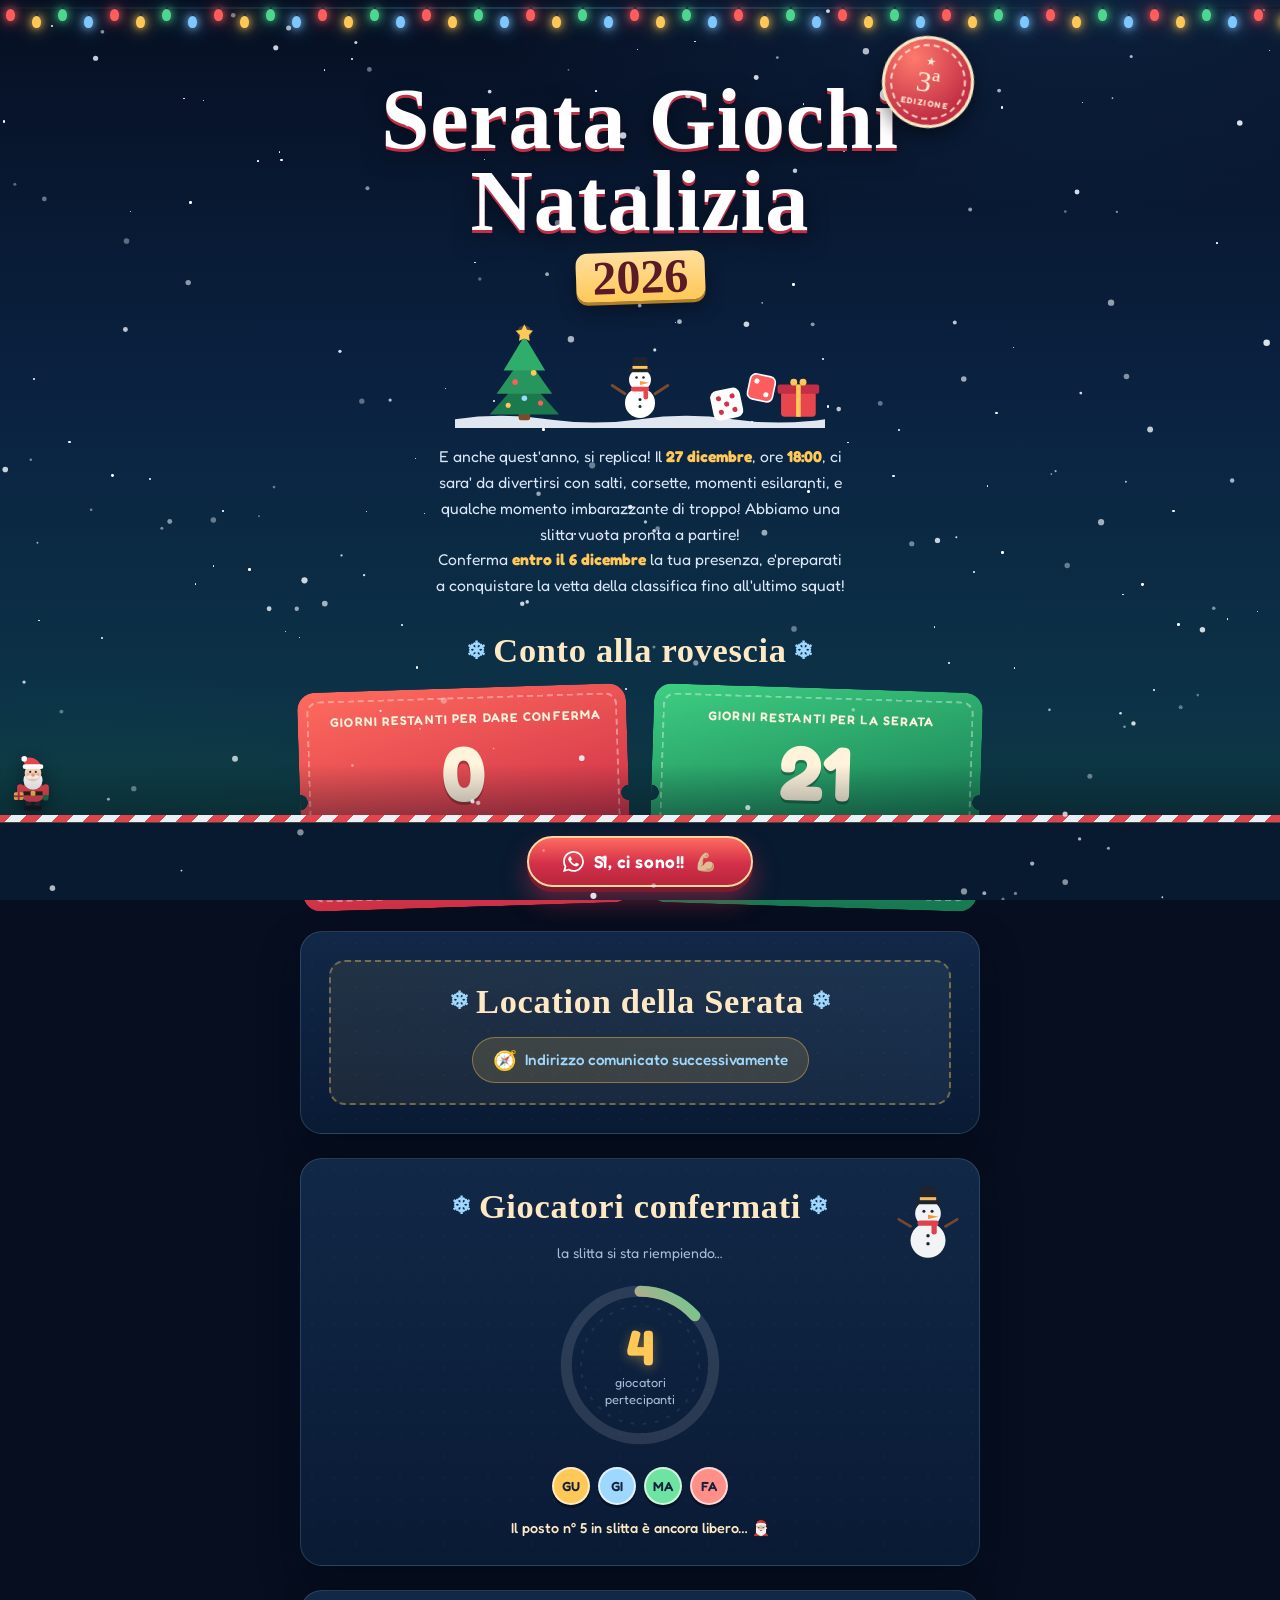
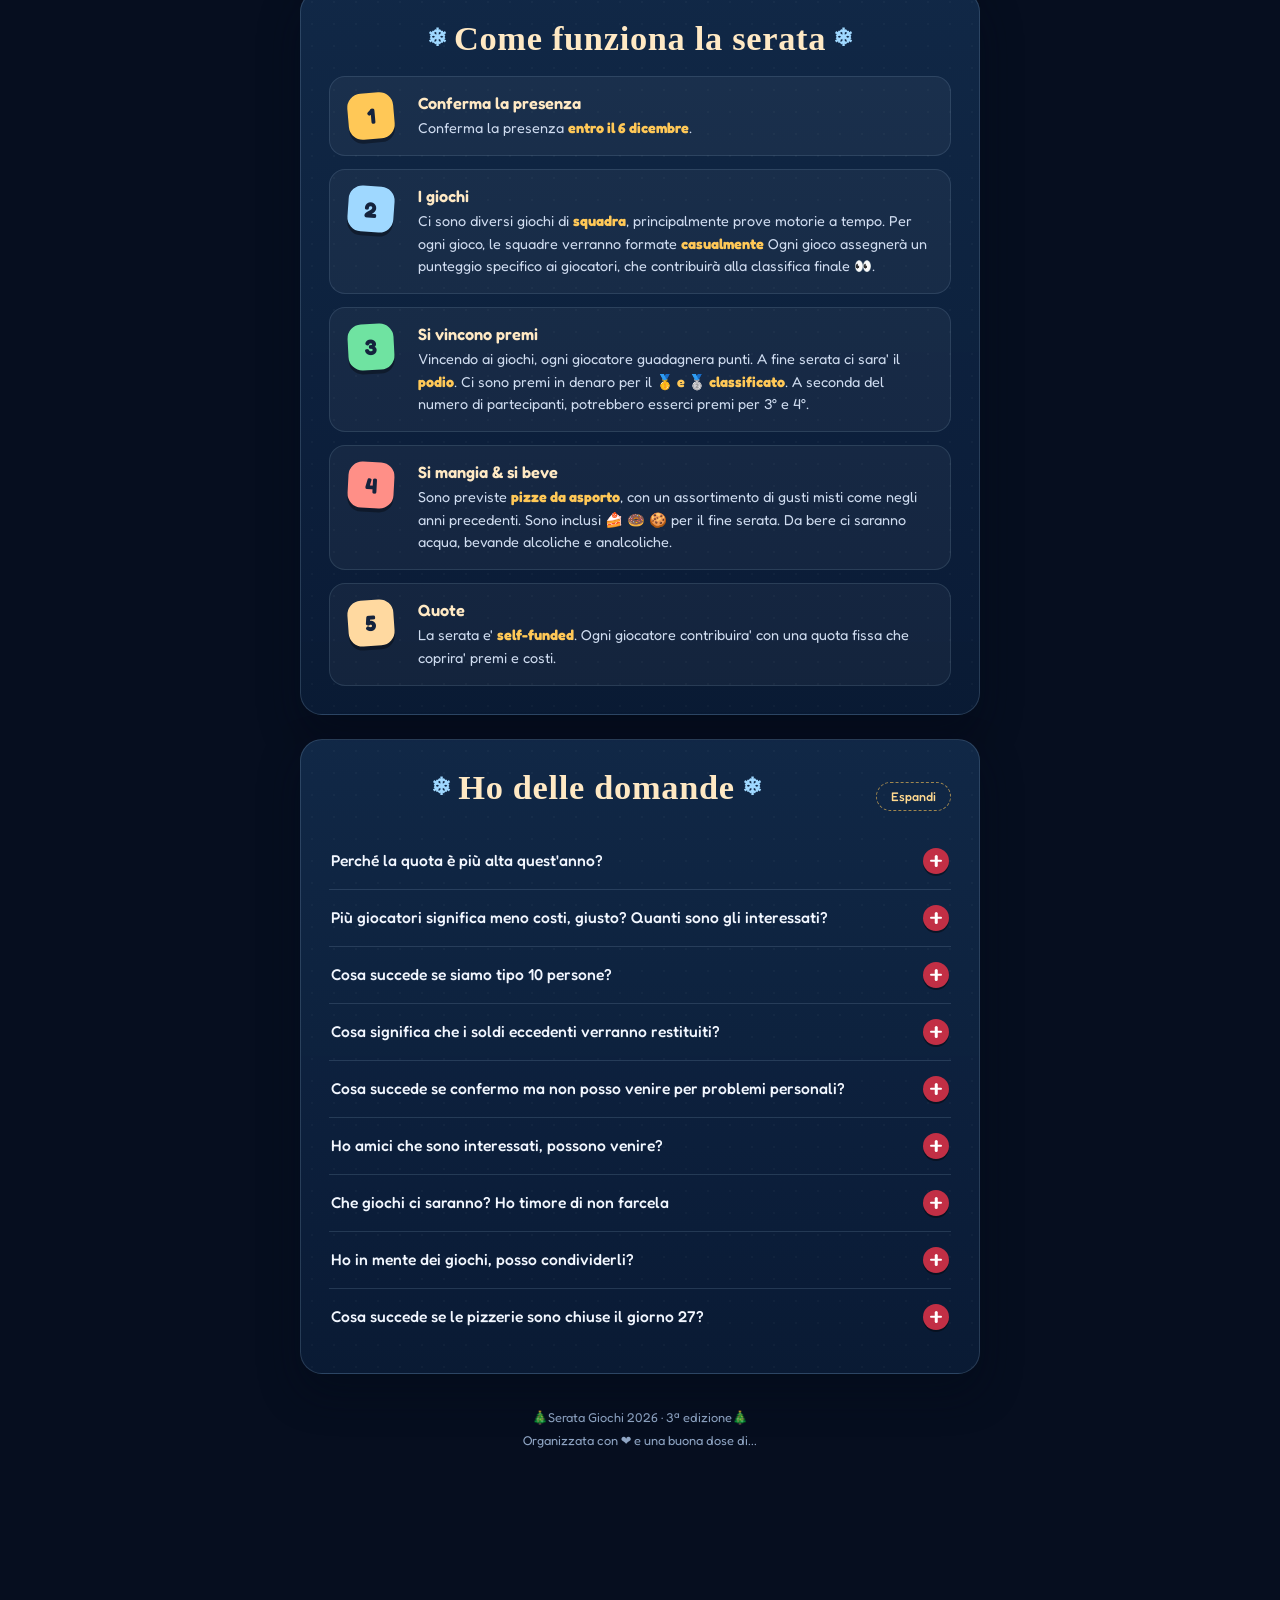
==== commit 8d705551: "update" ====
--- a/index.html
+++ b/index.html
@@ -120,7 +120,7 @@
     </svg>
 
     <p class="summary reveal">
-      E anche quest'anno, si replica! Il <strong>27 dicembre</strong>, ore <strong>18:00</strong>, ci sara' da divertirsi con giochiXXX,
+      E anche quest'anno, si replica! Il <strong>27 dicembre</strong>, ore <strong>18:00</strong>, ci sara' da divertirsi con salti, corsette,
       momenti esilaranti, e qualche momento imbarazzante di troppo! Abbiamo una slitta vuota pronta a partire!<br>
       Conferma <strong>entro il 6 dicembre</strong> la tua presenza, e'preparati a conquistare la vetta della classifica fino all'ultimo squat!
     </p>
@@ -158,7 +158,7 @@
       <a id="locationCard" class="location-card" href="#" target="_blank" rel="noopener">
         <!--<div class="location-pin" aria-hidden="true">📍</div>-->
         <div class="location-content">
-          <h2 class="sec-title" id="locationTitle">Dove ci troviamo</h2>
+          <h2 class="sec-title" id="locationTitle">Location della Serata</h2>
           <p class="location-address" id="locationAddress"></p>
           <p class="location-cta" id="locationCta">
             <span class="location-arrow" aria-hidden="true">🧭</span>
@@ -231,35 +231,28 @@
           <span class="step-num" aria-hidden="true">2</span>
           <div class="step-body">
             <h3>I giochi</h3>
-            <p>Ci sono diversi giochi di <strong>squadra</strong>, principalmente prove motorie a tempo. Per ogni gioco, le squadre verranno formate <strong>casualmente</strong> Ogni gioco assegnerà un punteggio specifico, che contribuirà alla classifica finale.</p>
+            <p>Ci sono diversi giochi di <strong>squadra</strong>, principalmente prove motorie a tempo. Per ogni gioco, le squadre verranno formate <strong>casualmente</strong> Ogni gioco assegnerà un punteggio specifico ai giocatori, che contribuirà alla classifica finale 👀.</p>
           </div>
         </li>
         <li class="step">
           <span class="step-num" aria-hidden="true">3</span>
           <div class="step-body">
-            <h3>Come si vince</h3>
-            <p>Vincendo punti durante la serata.</p>
-          </div>
-        </li>
-        <li class="step">
-          <span class="step-num" aria-hidden="true">3</span>
-          <div class="step-body">
-            <h3>Premi</h3>
-            <p>Ci sono premi in denaro per il <strong>1° e 2° classificato</strong>. A seconda del numero di partecipanti, potrebbero esserci premi per 3° e 4°.</p>
+            <h3>Si vincono premi</h3>
+            <p>Vincendo ai giochi, ogni giocatore guadagnera punti. A fine serata ci sara' il <strong>podio</strong>. Ci sono premi in denaro per il <strong>🥇 e 🥈 classificato</strong>. A seconda del numero di partecipanti, potrebbero esserci premi per 3° e 4°.</p>
           </div>
         </li>
         <li class="step">
           <span class="step-num" aria-hidden="true">4</span>
           <div class="step-body">
-            <h3>Mangia & Bevi</h3>
-            <p>È prevista cena, con pizza, bevande e dolci.</p>
+            <h3>Si mangia & si beve</h3>
+            <p>Sono previste <strong>pizze da asporto</strong>, con un assortimento di gusti misti come negli anni precedenti. Sono inclusi 🍰 🍩 🍪 per il fine serata. Da bere ci saranno acqua, bevande alcoliche e analcoliche.</p>
           </div>
         </li>
         <li class="step">
           <span class="step-num" aria-hidden="true">5</span>
           <div class="step-body">
-            <h3>Quota</h3>
-            <p>La serata e' <strong>self-funded</strong>. Ogni giocatore contribuira' con una quota fissa che copre premi e costi.</p>
+            <h3>Quote</h3>
+            <p>La serata e' <strong>self-funded</strong>. Ogni giocatore contribuira' con una quota fissa che coprira' premi e costi.</p>
           </div>
         </li>
       </ol>
@@ -277,13 +270,22 @@
           <span>Perché la quota è più alta quest'anno?</span><span class="faq-ico" aria-hidden="true"></span>
         </button>
         <div class="faq-a" id="fa1" role="region" aria-labelledby="fq1"><div class="faq-a-in">
-          <p>Non riuscendo ad ospitare tutti a casa Cocola come gli anni precedenti, e' incluso il costo aggiuntivo di un locale esterno.</p>
+          <p>Non riuscendo ad ospitare tutti a casa Cocola come gli anni precedenti, e' incluso il costo aggiuntivo dell'affitto di un locale esterno.</p>
+        </div></div>
+      </div>
+
+      <div class="faq-item">
+        <button class="faq-q" type="button" aria-expanded="false" aria-controls="fa3" id="fq3">
+          <span>Più giocatori significa meno costi, giusto? Quanti sono gli interessati?</span><span class="faq-ico" aria-hidden="true"></span>
+        </button>
+        <div class="faq-a" id="fa3" role="region" aria-labelledby="fq3"><div class="faq-a-in">
+          <p>Più persone partecipano, più i costi vengono ammortizzati tra i giocatori. Attualmente ci sono 24 persone interessate.</p>
         </div></div>
       </div>
 
       <div class="faq-item">
         <button class="faq-q" type="button" aria-expanded="false" aria-controls="fa2" id="fq2">
-          <span>Cosa succede se siamo meno di 20 persone (es. 10)?</span><span class="faq-ico" aria-hidden="true"></span>
+          <span>Cosa succede se siamo tipo 10 persone?</span><span class="faq-ico" aria-hidden="true"></span>
         </button>
         <div class="faq-a" id="fa2" role="region" aria-labelledby="fq2"><div class="faq-a-in">
           <p>In quel caso, valutiamo di ospitarci a casa di uno dei giocatori per evitare di affittare un locale esterno. La quota individuale verra' di seguito ricalcolata. <strong>Attenzione:</strong> Se il locale e' stato confermato, una quota a fondo perduto potrebbe essere necessaria indipendentemente dal numero di giocatori.</p>
@@ -291,15 +293,6 @@
       </div>
 
       <div class="faq-item">
-        <button class="faq-q" type="button" aria-expanded="false" aria-controls="fa3" id="fq3">
-          <span>Più giocatori significa meno costi, giusto?</span><span class="faq-ico" aria-hidden="true"></span>
-        </button>
-        <div class="faq-a" id="fa3" role="region" aria-labelledby="fq3"><div class="faq-a-in">
-          <p>Più persone partecipano, più i costi vengono ammortizzati tra i giocatori.</p>
-        </div></div>
-      </div>
-
-      <div class="faq-item">
         <button class="faq-q" type="button" aria-expanded="false" aria-controls="fa4" id="fq4">
           <span>Cosa significa che i soldi eccedenti verranno restituiti?</span><span class="faq-ico" aria-hidden="true"></span>
         </button>
@@ -319,25 +312,34 @@
 
       <div class="faq-item">
         <button class="faq-q" type="button" aria-expanded="false" aria-controls="fa6" id="fq6">
-          <span>Cosa è previsto per il cibo?</span><span class="faq-ico" aria-hidden="true"></span>
+          <span>Ho amici che sono interessati, possono venire?</span><span class="faq-ico" aria-hidden="true"></span>
         </button>
         <div class="faq-a" id="fa6" role="region" aria-labelledby="fq6"><div class="faq-a-in">
-          <p>Pizze da asporto, con un assortimento di gusti misti come negli anni precedenti. Sono inclusi dolci per il fine serata.</p>
+          <p>Certamente. Il numero e nome e numero dei confermati dovra' essere comunicato entro il <strong>6 Dicembre</strong>.</p>
         </div></div>
       </div>
 
       <div class="faq-item">
         <button class="faq-q" type="button" aria-expanded="false" aria-controls="fa7" id="fq7">
-          <span>Cosa è previsto per le bevande?</span><span class="faq-ico" aria-hidden="true"></span>
+          <span>Che giochi ci saranno? Ho timore di non farcela</span><span class="faq-ico" aria-hidden="true"></span>
         </button>
         <div class="faq-a" id="fa7" role="region" aria-labelledby="fq7"><div class="faq-a-in">
-          <p>Acqua, bevande alcoliche e analcoliche.</p>
+          <p>I giochi richiedono abilita' motorie di equilibrio e coordinazione base, nulla di pericoloso. Nello specifico, i giochi verrano comunicati prima dell'inizio della serata.</p>
         </div></div>
       </div>
 
       <div class="faq-item">
         <button class="faq-q" type="button" aria-expanded="false" aria-controls="fa7" id="fq7">
-          <span>E se le pizzerie sono chiuse il giorno 27?</span><span class="faq-ico" aria-hidden="true"></span>
+          <span>Ho in mente dei giochi, posso condividerli?</span><span class="faq-ico" aria-hidden="true"></span>
+        </button>
+        <div class="faq-a" id="fa7" role="region" aria-labelledby="fq7"><div class="faq-a-in">
+          <p>Certamente. Piu' idee ci sono, meglio e'!</p>
+        </div></div>
+      </div>
+
+      <div class="faq-item">
+        <button class="faq-q" type="button" aria-expanded="false" aria-controls="fa7" id="fq7">
+          <span>Cosa succede se le pizzerie sono chiuse il giorno 27?</span><span class="faq-ico" aria-hidden="true"></span>
         </button>
         <div class="faq-a" id="fa7" role="region" aria-labelledby="fq7"><div class="faq-a-in">
           <p>Valuteremo altre opzioni. Qualora non fossero disponibili alternative, ci organizzeremo tra giocatori per portare ciascuno qualcosa da condividere.</p>
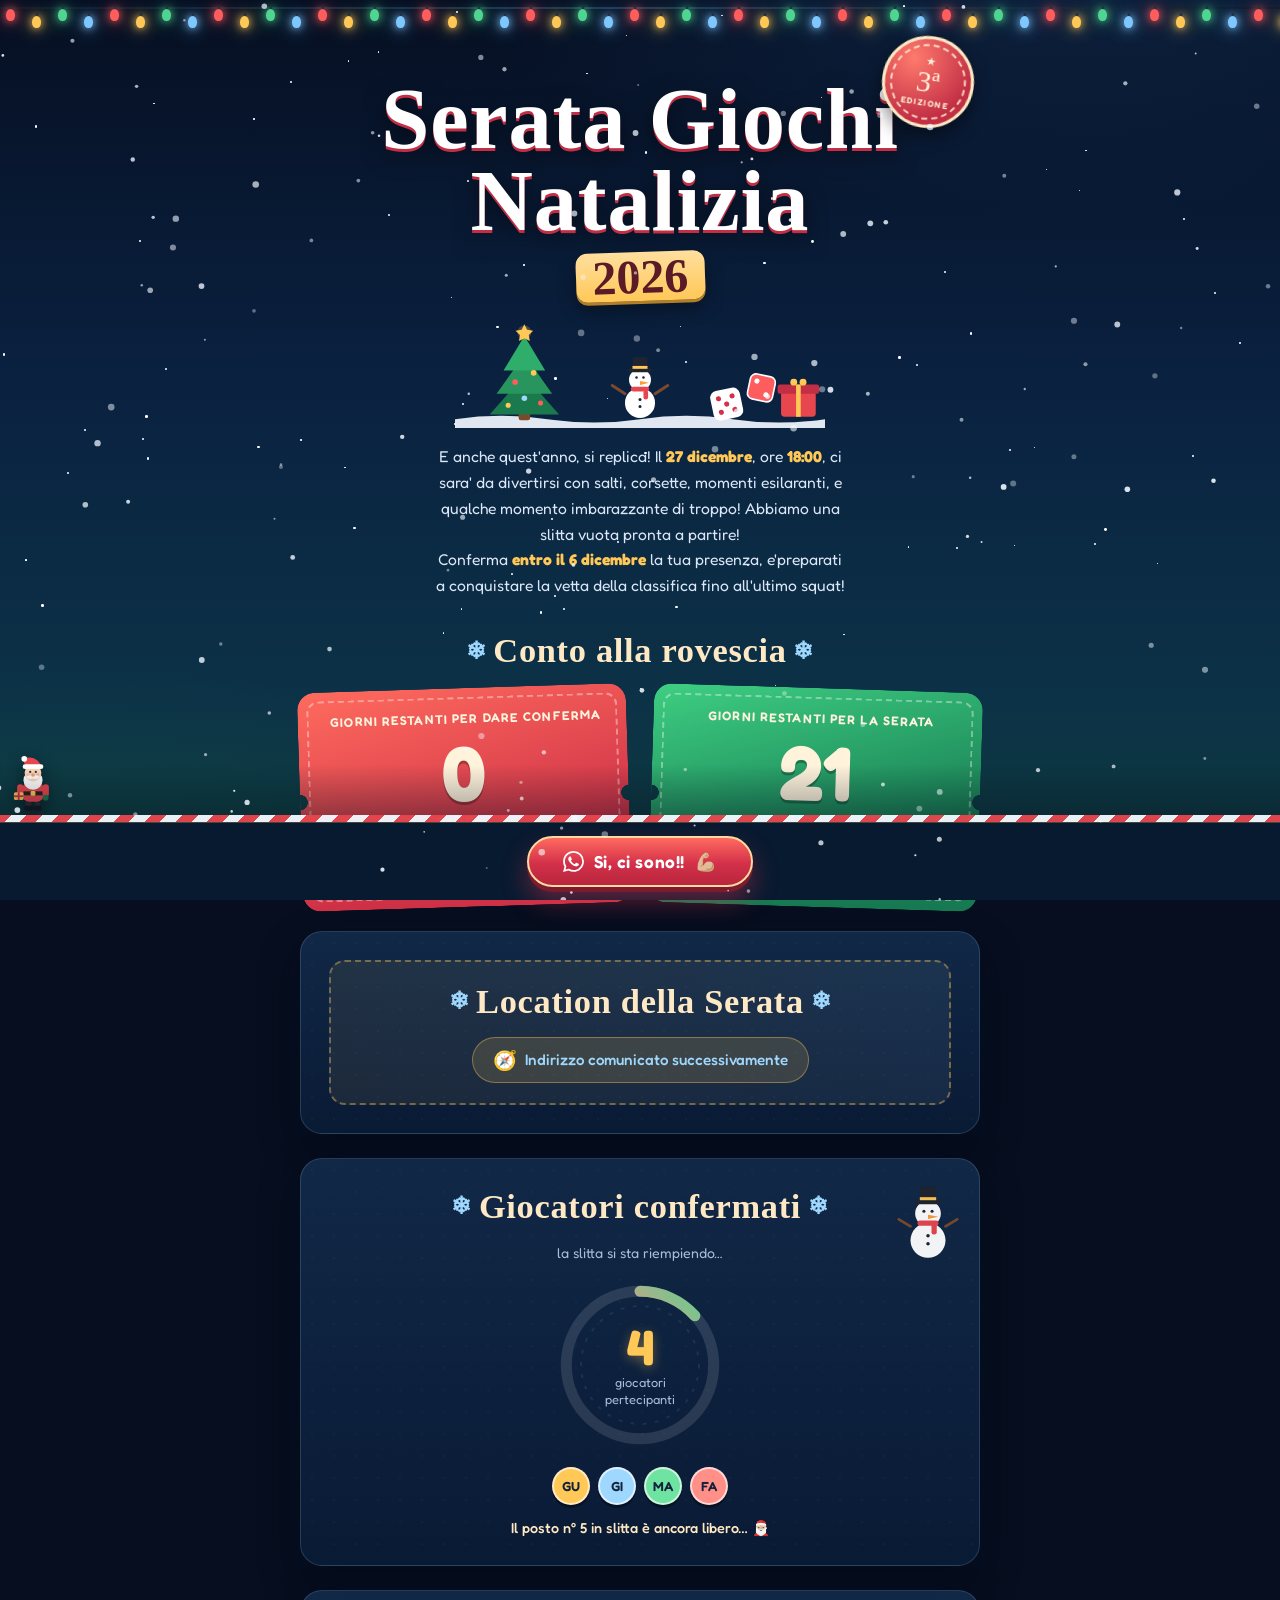
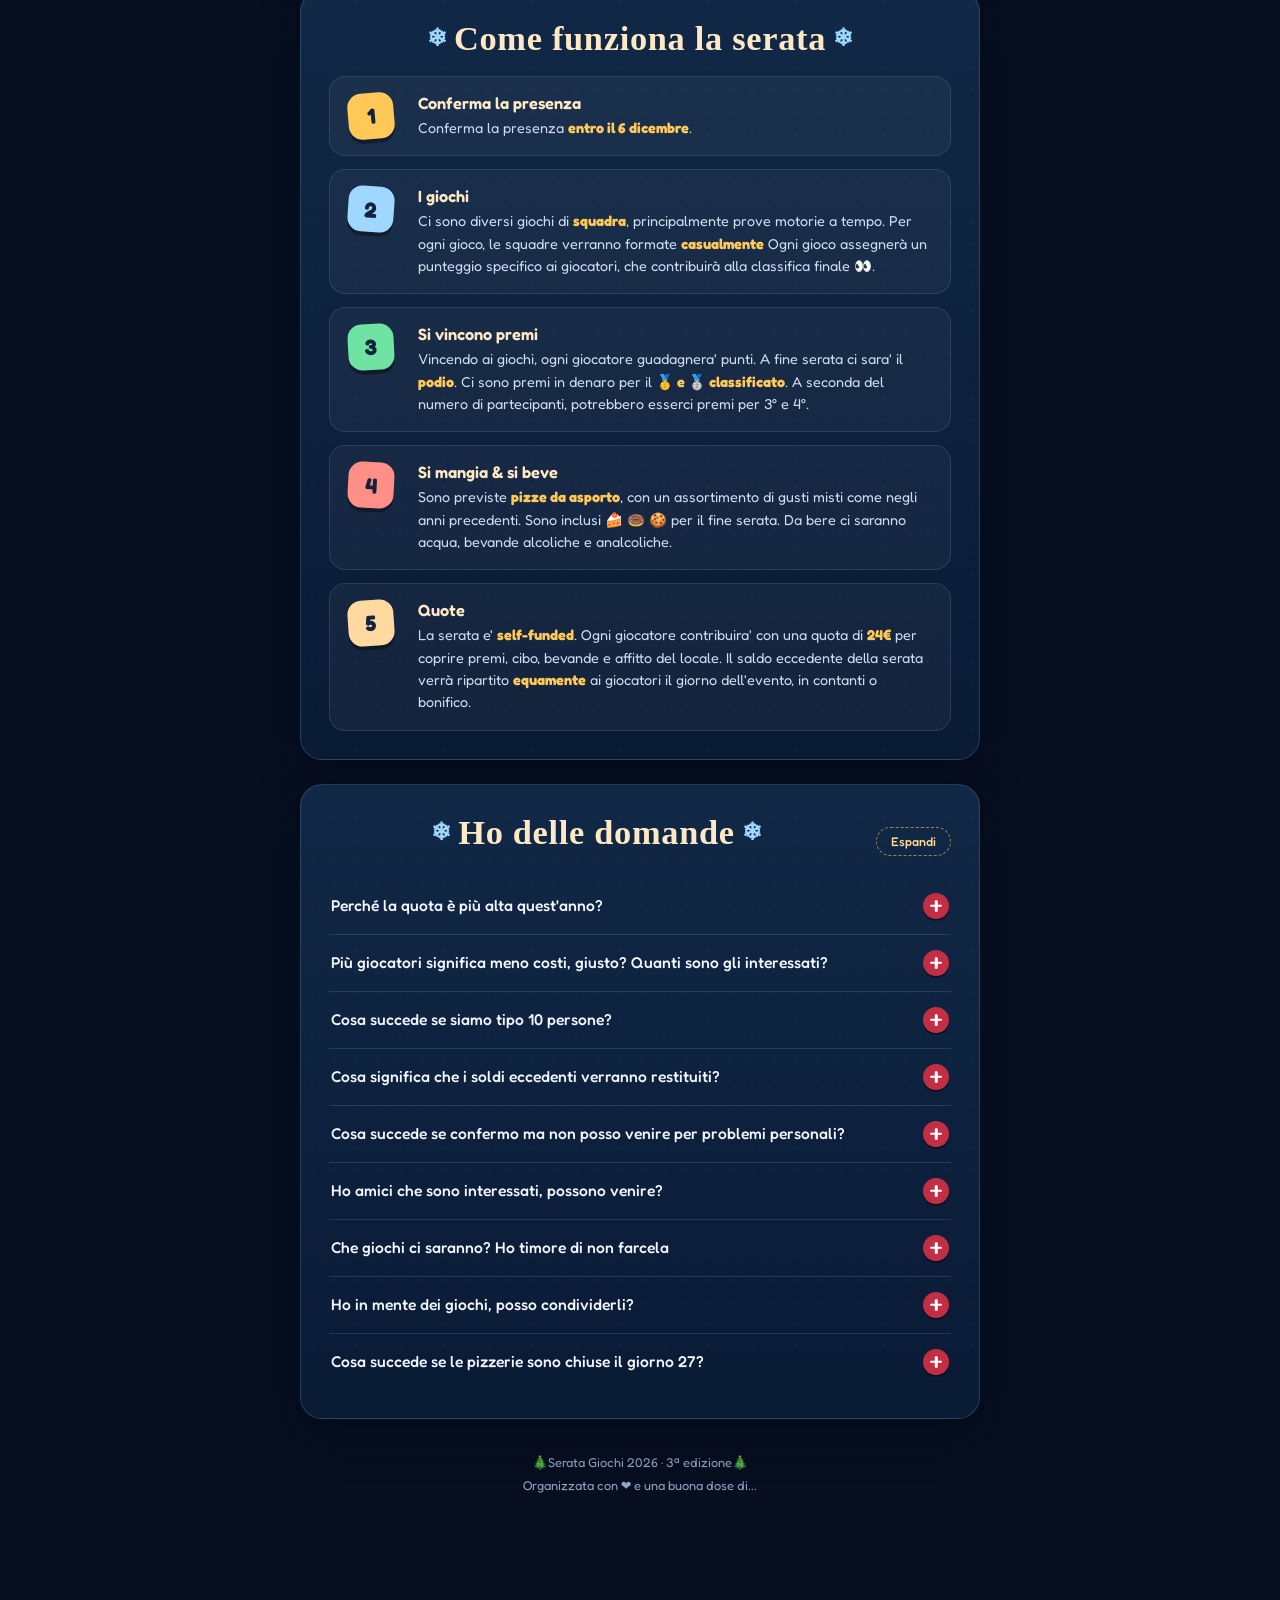
==== commit 681e1091: "update" ====
--- a/index.html
+++ b/index.html
@@ -238,7 +238,7 @@
           <span class="step-num" aria-hidden="true">3</span>
           <div class="step-body">
             <h3>Si vincono premi</h3>
-            <p>Vincendo ai giochi, ogni giocatore guadagnera punti. A fine serata ci sara' il <strong>podio</strong>. Ci sono premi in denaro per il <strong>🥇 e 🥈 classificato</strong>. A seconda del numero di partecipanti, potrebbero esserci premi per 3° e 4°.</p>
+            <p>Vincendo ai giochi, ogni giocatore guadagnera' punti. A fine serata ci sara' il <strong>podio</strong>. Ci sono premi in denaro per il <strong>🥇 e 🥈 classificato</strong>. A seconda del numero di partecipanti, potrebbero esserci premi per 3° e 4°.</p>
           </div>
         </li>
         <li class="step">
@@ -252,7 +252,7 @@
           <span class="step-num" aria-hidden="true">5</span>
           <div class="step-body">
             <h3>Quote</h3>
-            <p>La serata e' <strong>self-funded</strong>. Ogni giocatore contribuira' con una quota fissa che coprira' premi e costi.</p>
+            <p>La serata e' <strong>self-funded</strong>. Ogni giocatore contribuira' con una quota di <strong>24€</strong> per coprire premi, cibo, bevande e affitto del locale. Il saldo eccedente della serata verrà ripartito <strong>equamente</strong> ai giocatori il giorno dell'evento, in contanti o bonifico.</p>
           </div>
         </li>
       </ol>
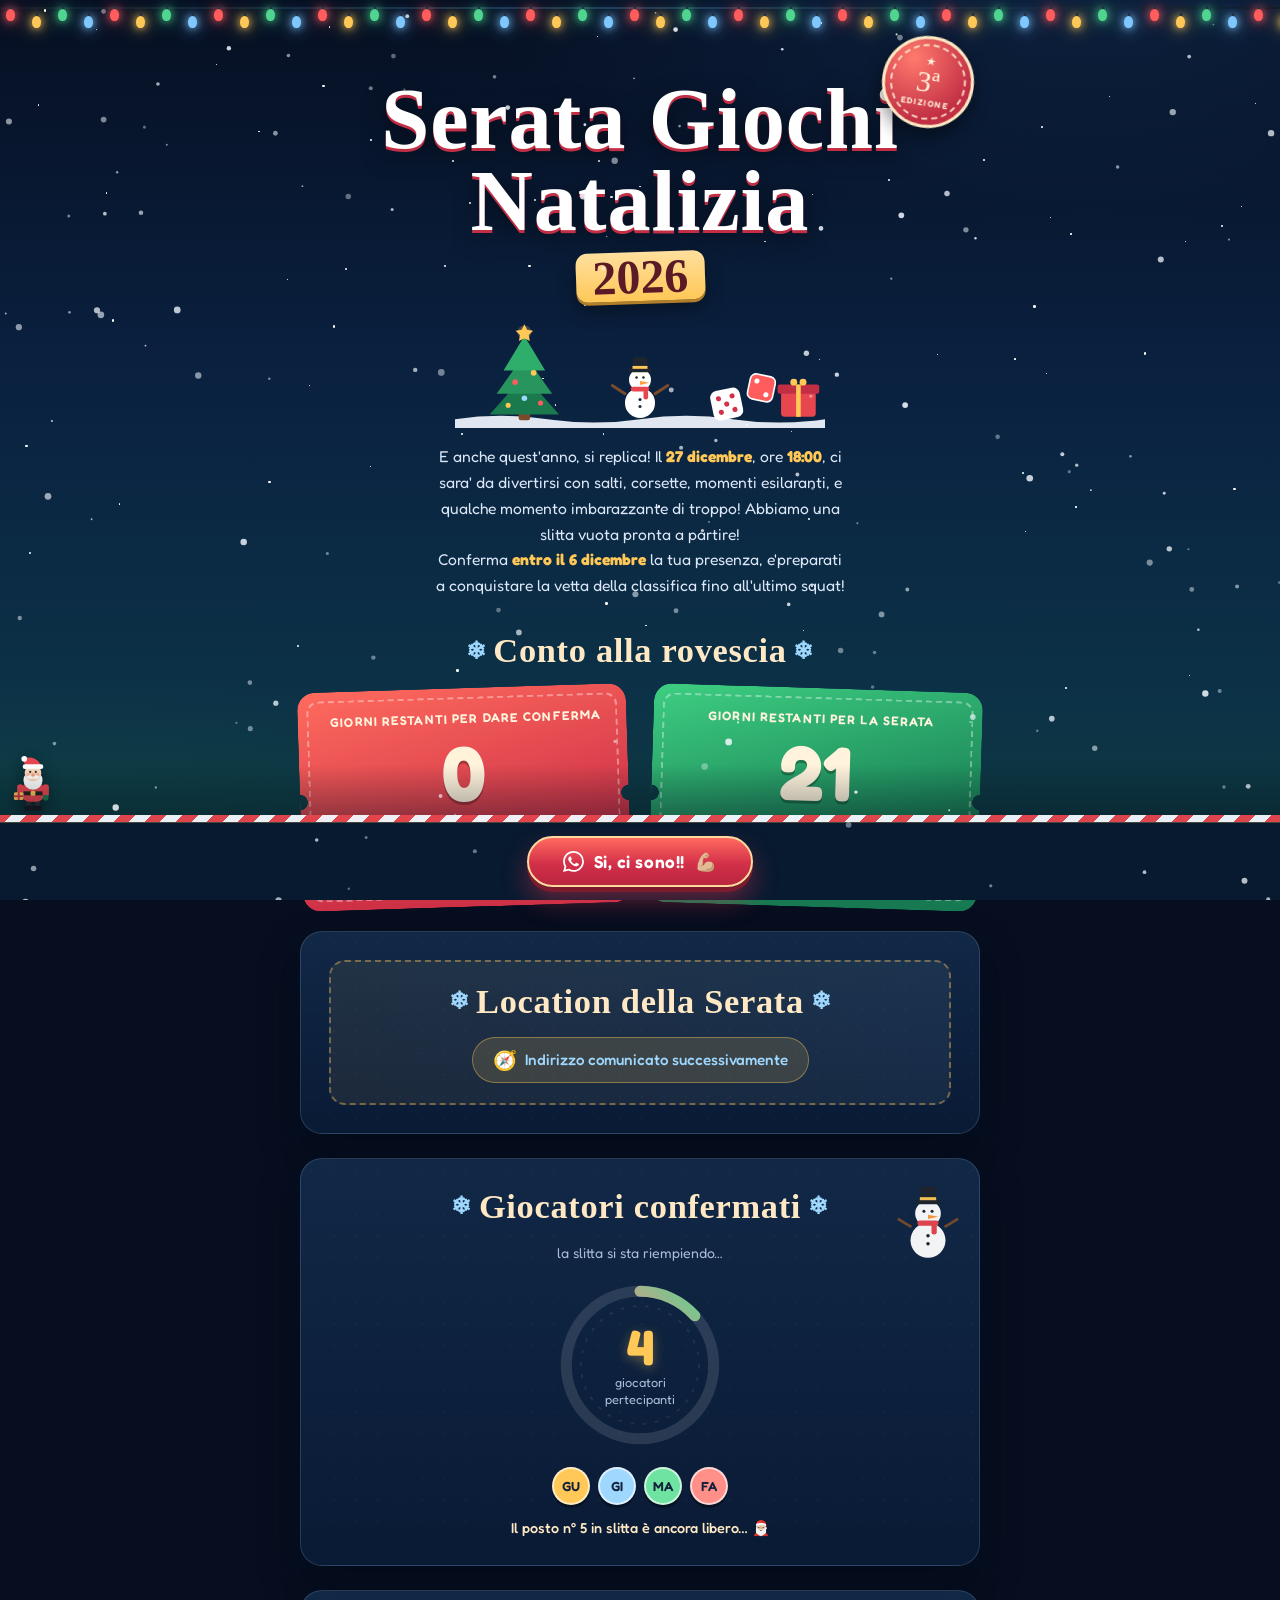
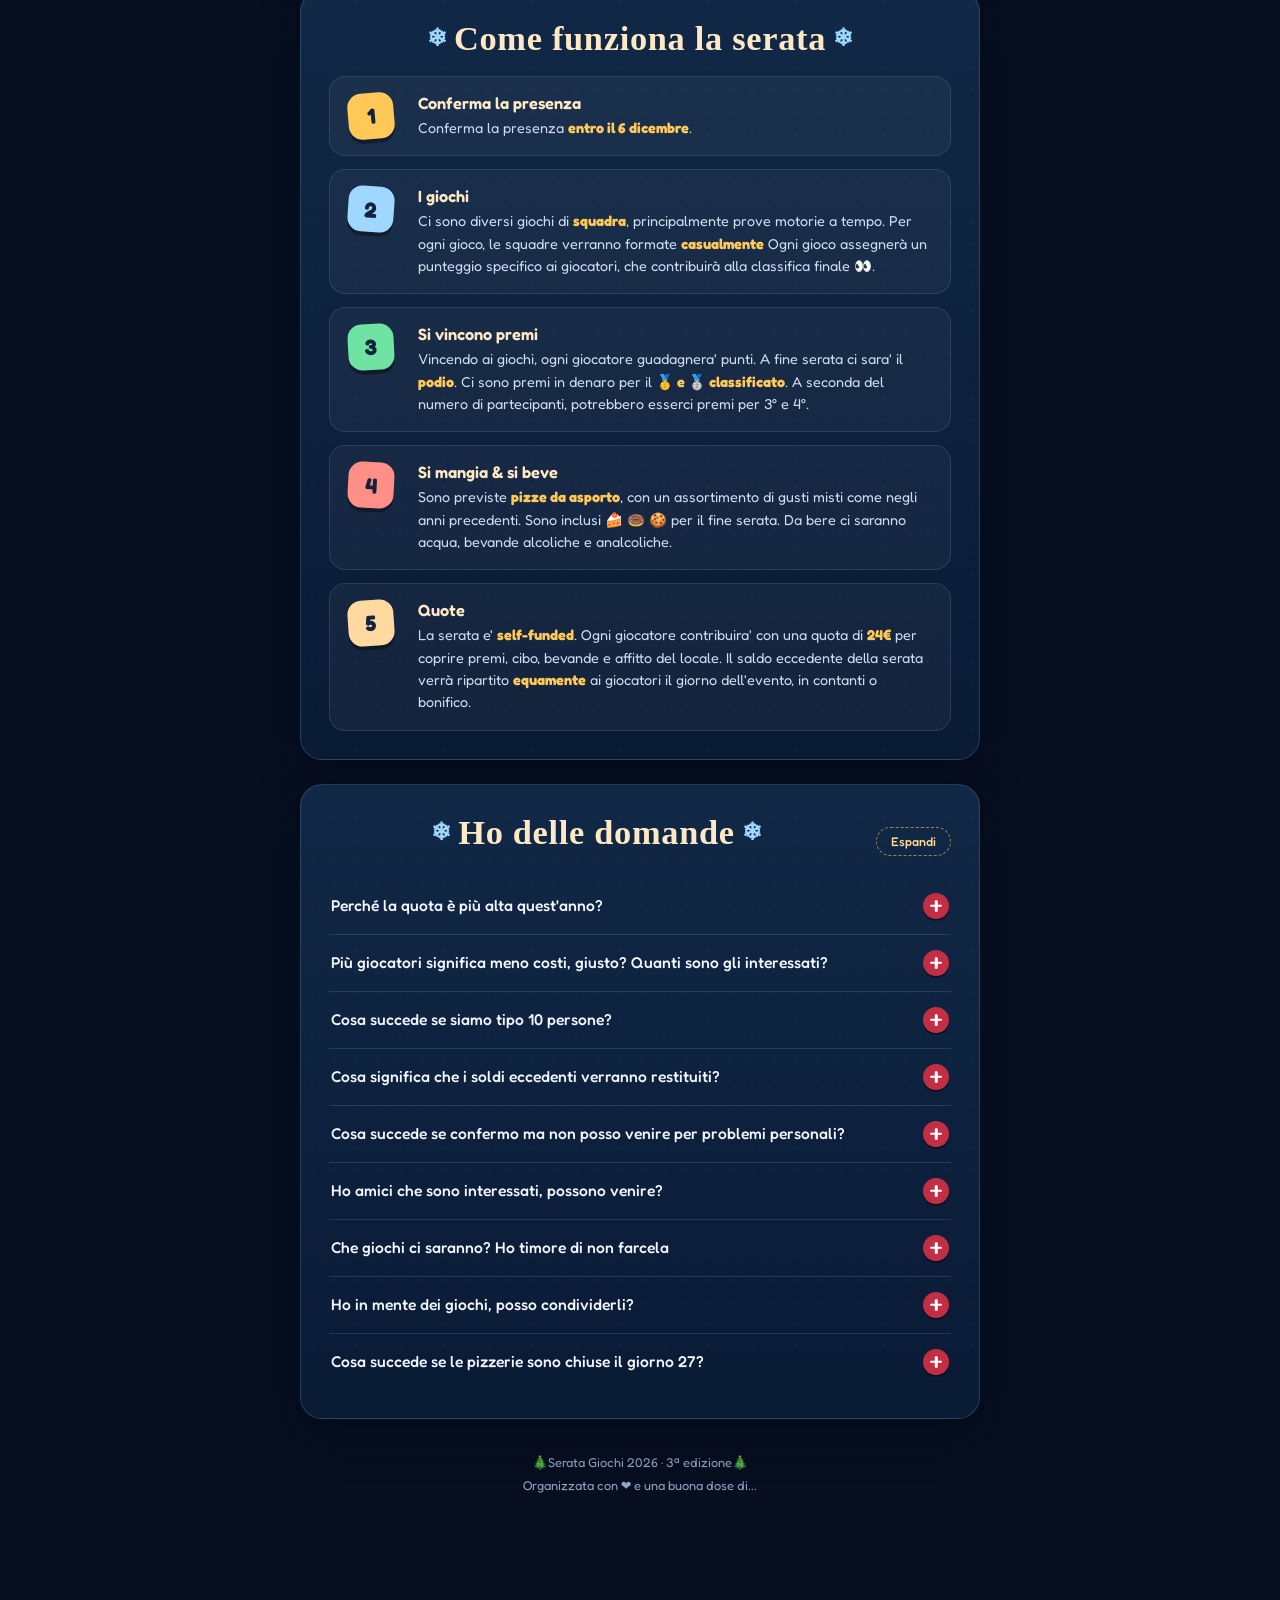
==== commit b73dfccf: "Improved animation with cards" ====
--- a/index.html
+++ b/index.html
@@ -21,6 +21,22 @@
   <div class="stars" id="stars" aria-hidden="true"></div>
   <canvas id="snow" aria-hidden="true"></canvas>
   <div class="lights" id="lights" aria-hidden="true"></div>
+
+  <!-- ═══════════ STICKY COUNTDOWN BAR ═══════════ -->
+  <div class="sticky-cd" id="stickyCd" aria-hidden="true">
+    <div class="sticky-cd-inner">
+      <div class="sticky-card sticky-card--red">
+        <span class="sticky-label">Giorni per Confermare</span>
+        <span class="sticky-num" id="stickyConfirm">--</span>
+      </div>
+      <div class="sticky-card sticky-card--green">
+        <span class="sticky-label">Giorni per la Serata</span>
+        <span class="sticky-num" id="stickyGame">--</span>
+
+      </div>
+    </div>
+  </div>
+
 
   <!-- Santa walks as you scroll -->
   <div class="santa" id="santa" aria-hidden="true">
--- a/style.css
+++ b/style.css
@@ -1068,3 +1068,103 @@
     transform: none;
   }
 }
+
+/* ═══════════ STICKY COUNTDOWN BAR ═══════════ */
+.sticky-cd {
+  position: fixed;
+  top: 36px;
+  left: 0;
+  right: 0;
+  z-index: 45;
+  pointer-events: none;
+  transform: translateY(-110%);
+  opacity: 0;
+  transition: transform 0.45s cubic-bezier(0.2, 0.8, 0.3, 1),
+              opacity 0.35s ease;
+}
+
+.sticky-cd.is-stuck {
+  transform: translateY(0);
+  opacity: 1;
+  pointer-events: auto;
+}
+
+.sticky-cd-inner {
+  display: flex;
+  justify-content: center;
+  gap: 10px;
+  padding: 8px 14px;
+  max-width: 680px;
+  margin: 0 auto;
+}
+
+.sticky-card {
+  flex: 1;
+  max-width: 170px;
+  display: flex;
+  align-items: center;
+  gap: 6px;
+  padding: 7px 12px;
+  border-radius: 14px;
+  color: var(--cream);
+  font-weight: 500;
+  backdrop-filter: blur(12px) saturate(140%);
+  -webkit-backdrop-filter: blur(12px) saturate(140%);
+  box-shadow: 0 6px 18px rgba(3, 10, 25, 0.45);
+  border: 1px solid rgba(255, 255, 255, 0.22);
+}
+
+.sticky-card--red {
+  background: linear-gradient(135deg,
+    rgba(232, 70, 78, 0.92),
+    rgba(194, 47, 69, 0.92));
+}
+
+.sticky-card--green {
+  background: linear-gradient(135deg,
+    rgba(47, 174, 107, 0.92),
+    rgba(23, 122, 82, 0.92));
+}
+
+.sticky-label {
+  font-size: 0.72rem;
+  letter-spacing: 0.04em;
+  opacity: 0.95;
+  white-space: nowrap;
+}
+
+.sticky-num {
+  font-size: 1.25rem;
+  font-weight: 700;
+  font-variant-numeric: tabular-nums;
+  margin-left: auto;
+  line-height: 1;
+  text-shadow: 0 2px 0 rgba(0, 0, 0, 0.2);
+}
+
+.sticky-unit {
+  font-size: 0.62rem;
+  opacity: 0.7;
+  text-transform: uppercase;
+  letter-spacing: 0.08em;
+  align-self: flex-end;
+  margin-bottom: 1px;
+}
+
+/* Wider screens: slightly larger cards */
+@media (min-width: 640px) {
+  .sticky-card {
+    max-width: 200px;
+    padding: 8px 16px;
+  }
+  .sticky-label { font-size: 0.78rem; }
+  .sticky-num { font-size: 1.4rem; }
+}
+
+/* Very small phones: tighter spacing */
+@media (max-width: 380px) {
+  .sticky-cd-inner { gap: 6px; padding: 6px 8px; }
+  .sticky-card { padding: 6px 9px; gap: 4px; }
+  .sticky-label { font-size: 0.65rem; }
+  .sticky-num { font-size: 1.1rem; }
+}
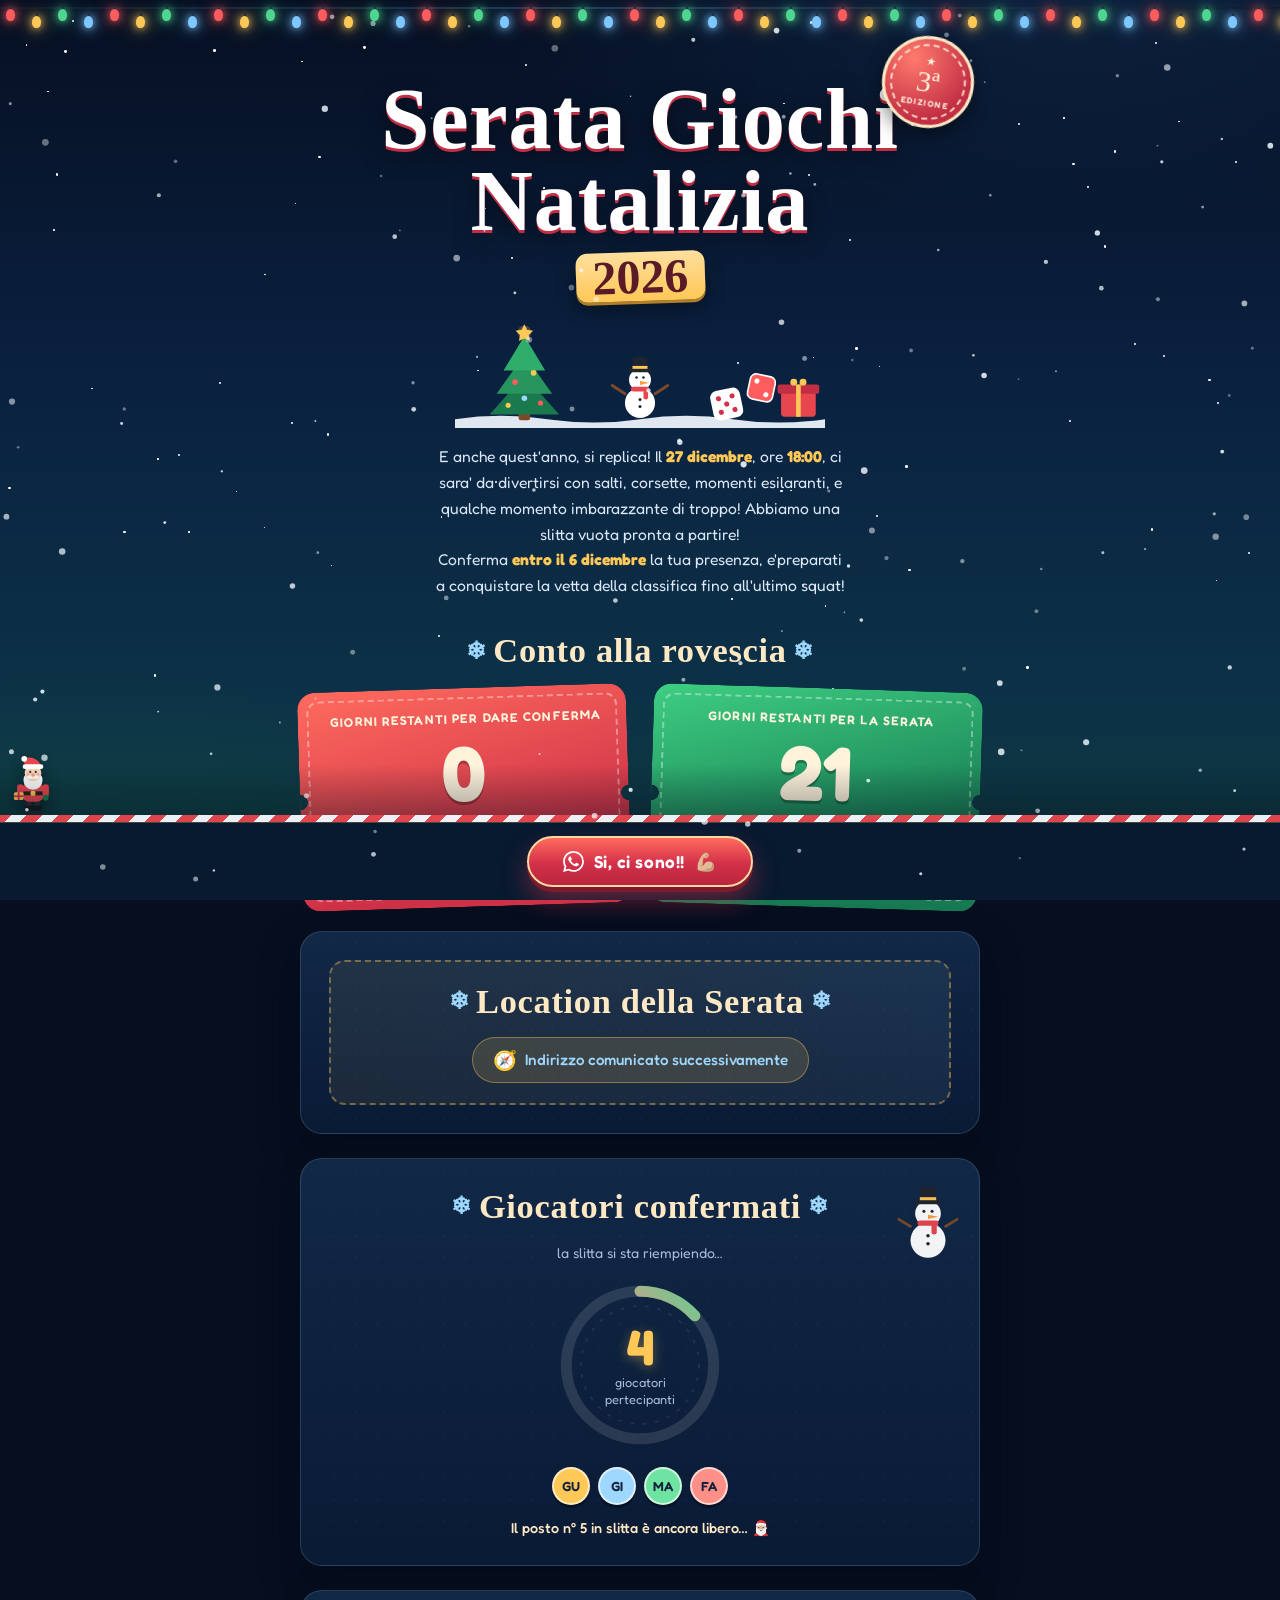
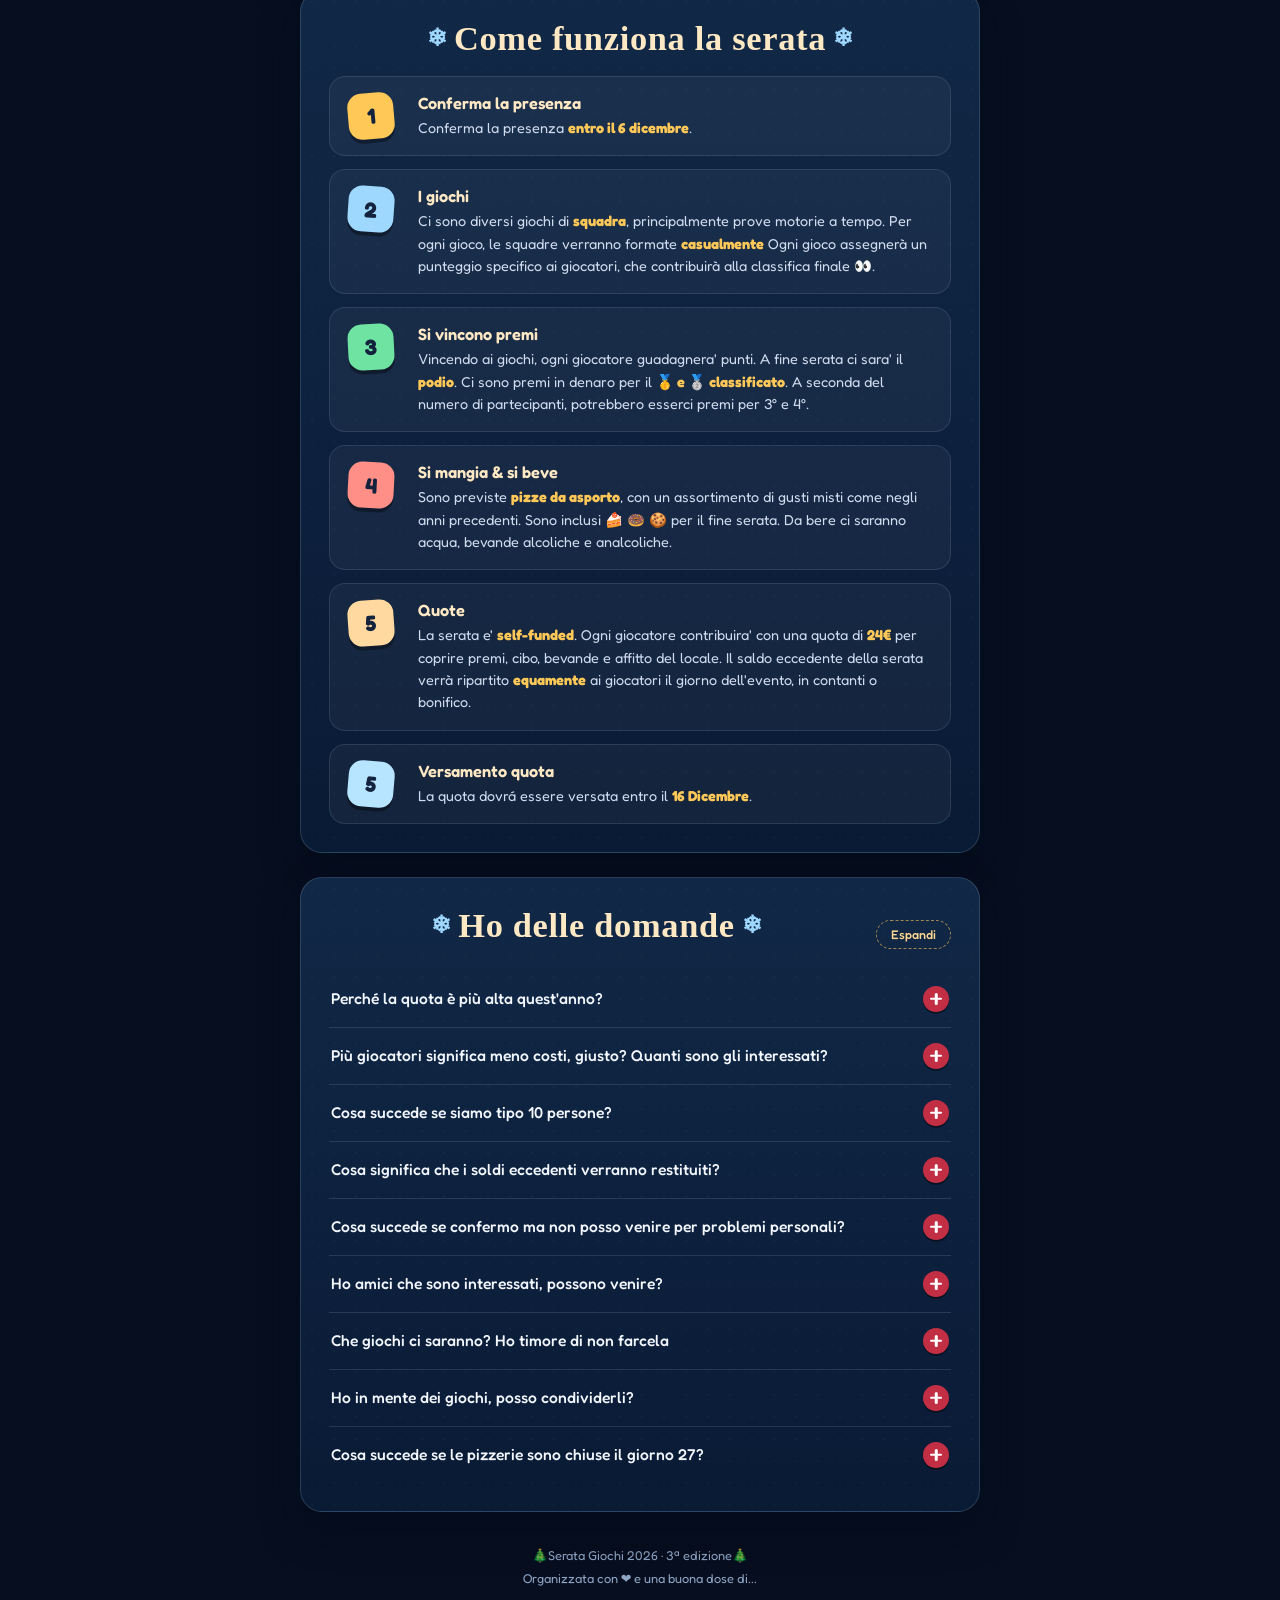
==== commit 6dc48cd0: "Update index.html" ====
--- a/index.html
+++ b/index.html
@@ -240,7 +240,7 @@
           <span class="step-num" aria-hidden="true">1</span>
           <div class="step-body">
             <h3>Conferma la presenza</h3>
-            <p>Conferma la presenza <strong>entro il 6 dicembre</strong>.</p>
+            <p>Conferma la presenza <strong>entro il 6 dicembre</strong>. </p>
           </div>
         </li>
         <li class="step">
@@ -269,6 +269,13 @@
           <div class="step-body">
             <h3>Quote</h3>
             <p>La serata e' <strong>self-funded</strong>. Ogni giocatore contribuira' con una quota di <strong>24€</strong> per coprire premi, cibo, bevande e affitto del locale. Il saldo eccedente della serata verrà ripartito <strong>equamente</strong> ai giocatori il giorno dell'evento, in contanti o bonifico.</p>
+          </div>
+        </li>
+        <li class="step">
+          <span class="step-num" aria-hidden="true">5</span>
+          <div class="step-body">
+            <h3>Versamento quota</h3>
+            <p>La quota dovrá essere versata entro il <strong>16 Dicembre</strong>.</p>
           </div>
         </li>
       </ol>
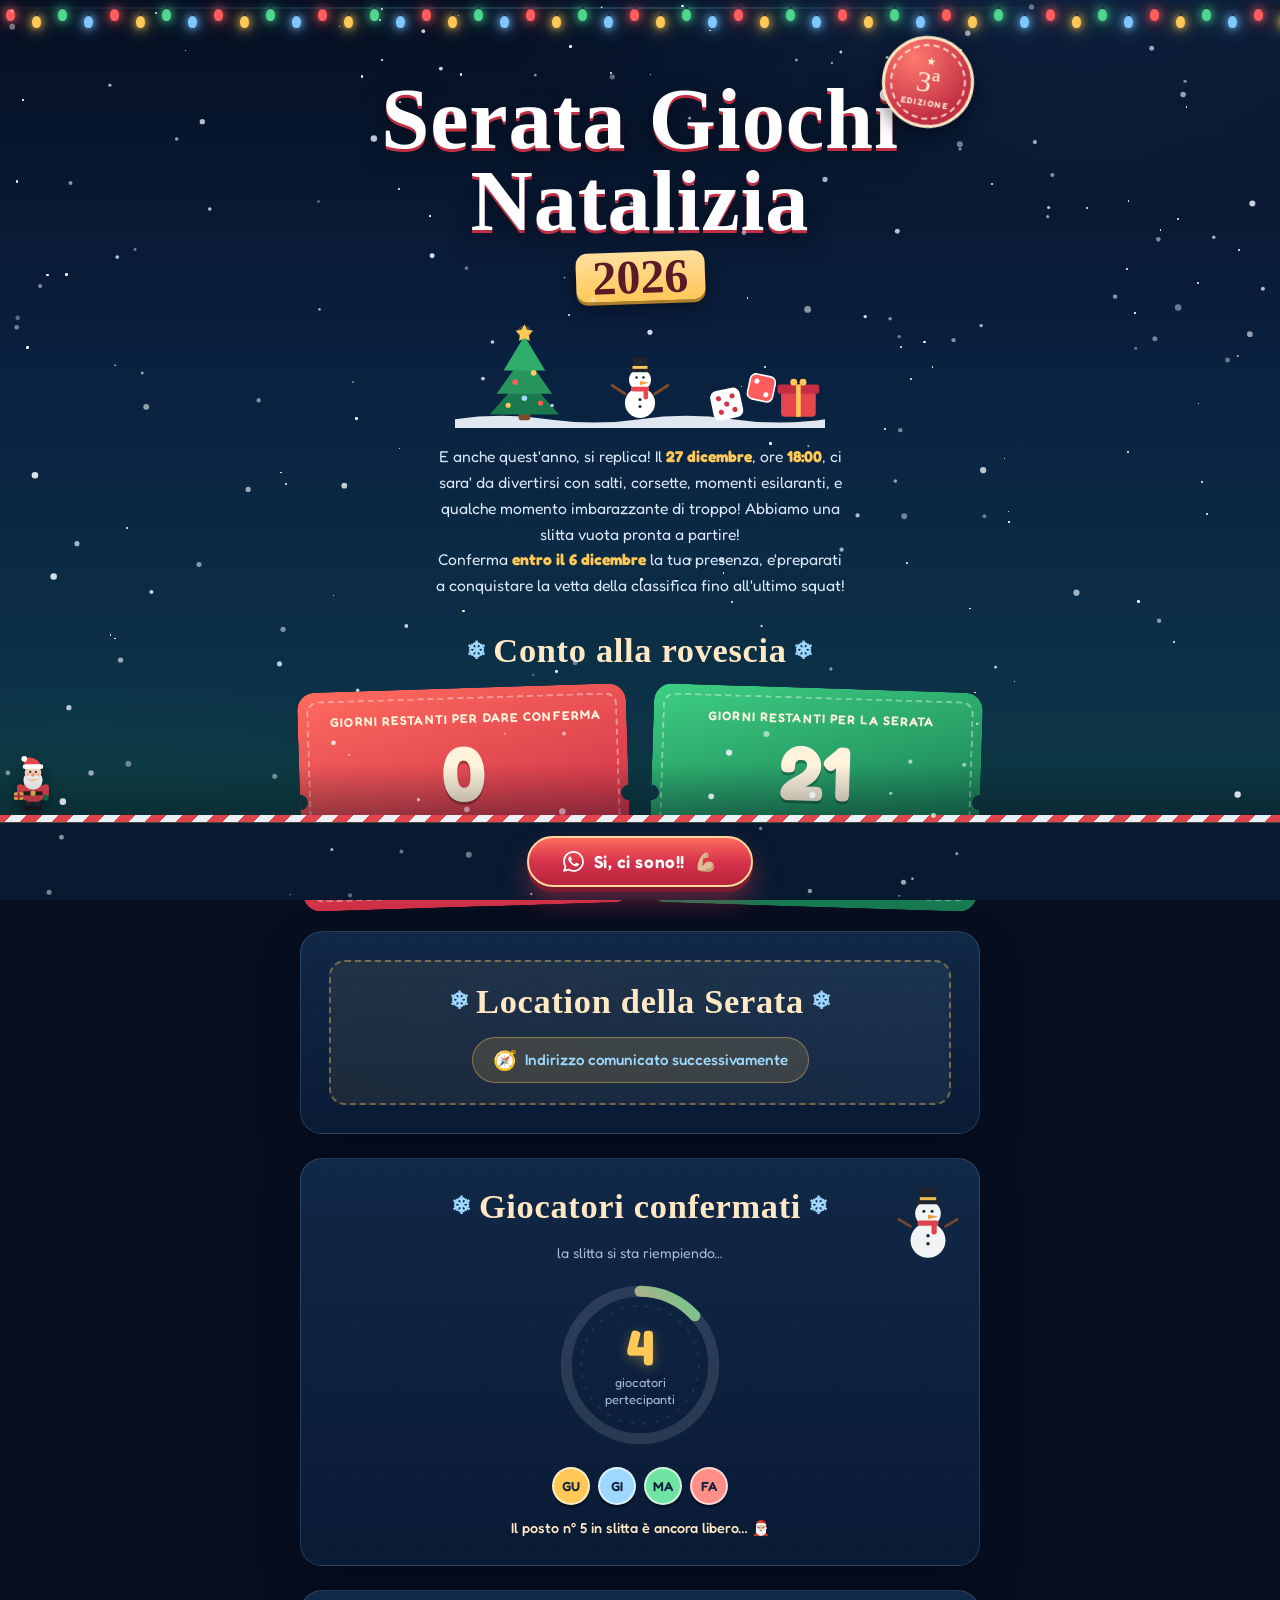
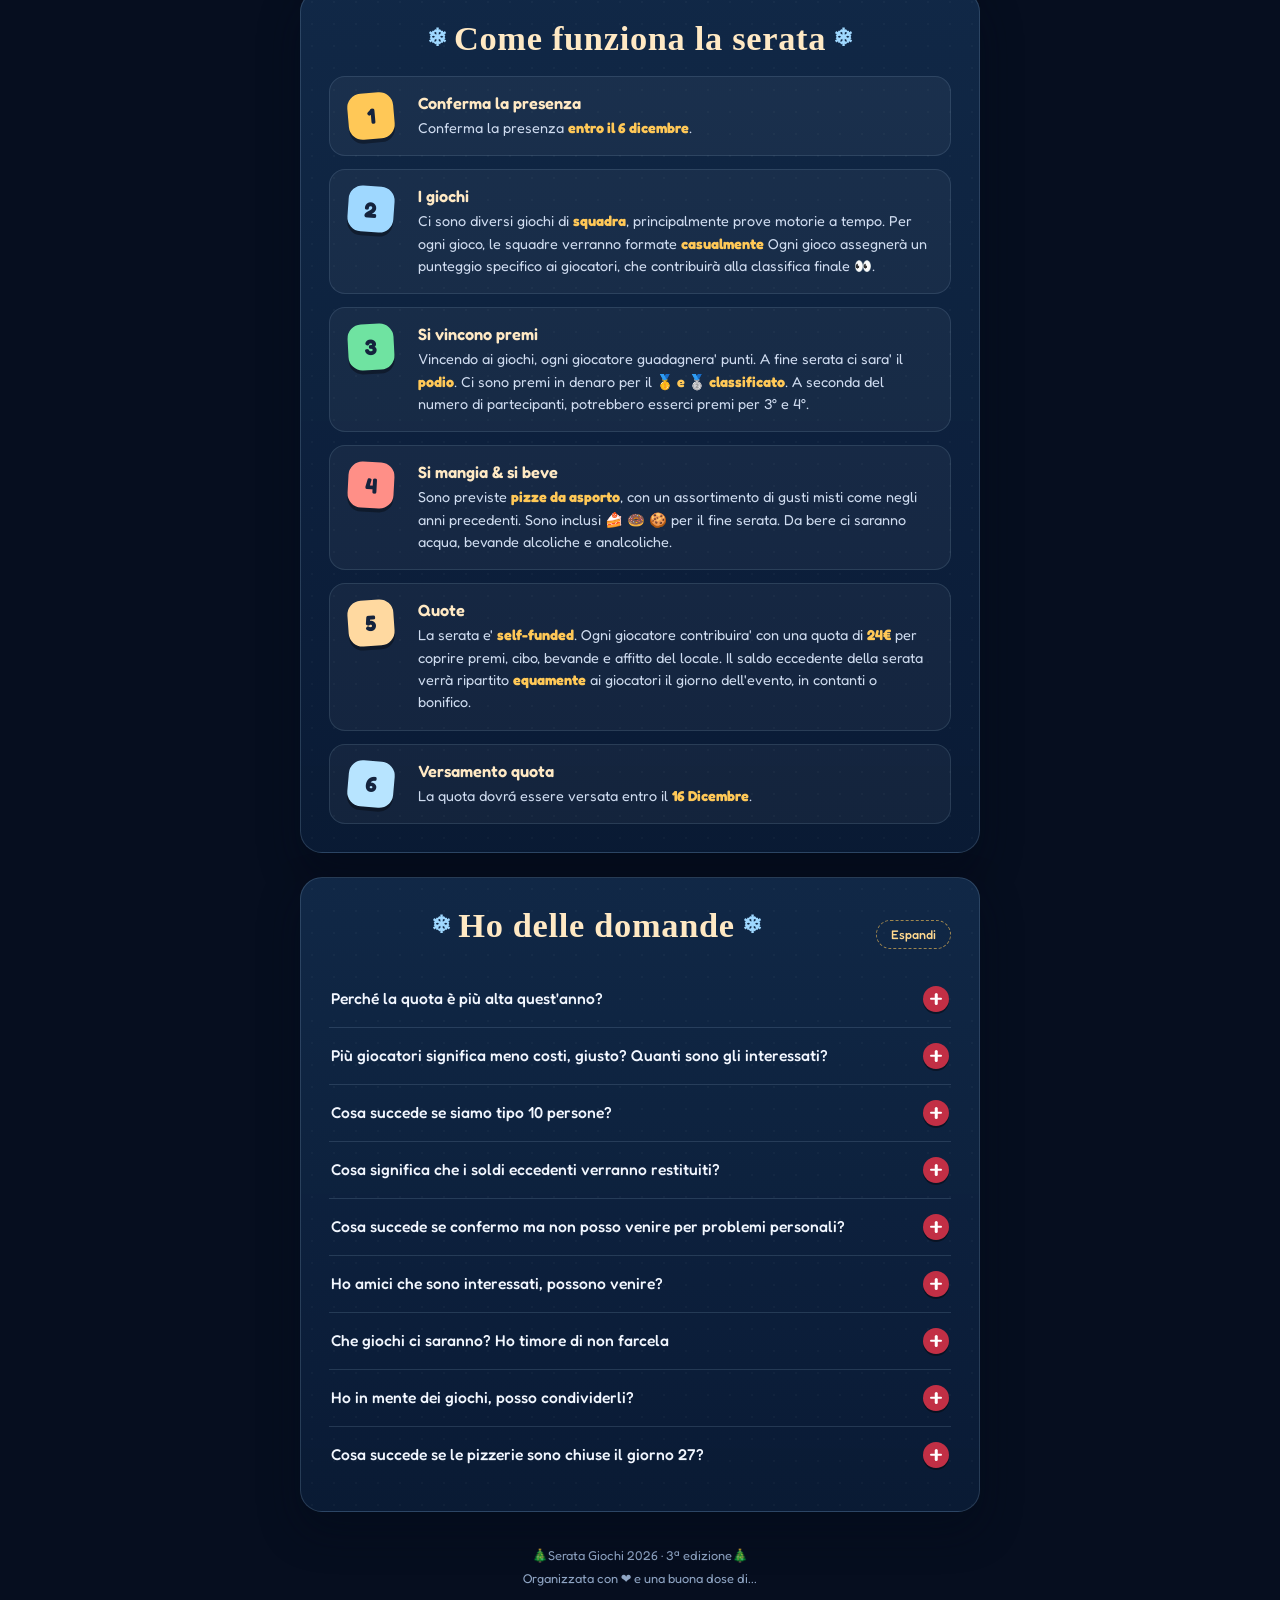
==== commit fac06c84: "Update index.html" ====
--- a/index.html
+++ b/index.html
@@ -272,7 +272,7 @@
           </div>
         </li>
         <li class="step">
-          <span class="step-num" aria-hidden="true">5</span>
+          <span class="step-num" aria-hidden="true">6</span>
           <div class="step-body">
             <h3>Versamento quota</h3>
             <p>La quota dovrá essere versata entro il <strong>16 Dicembre</strong>.</p>
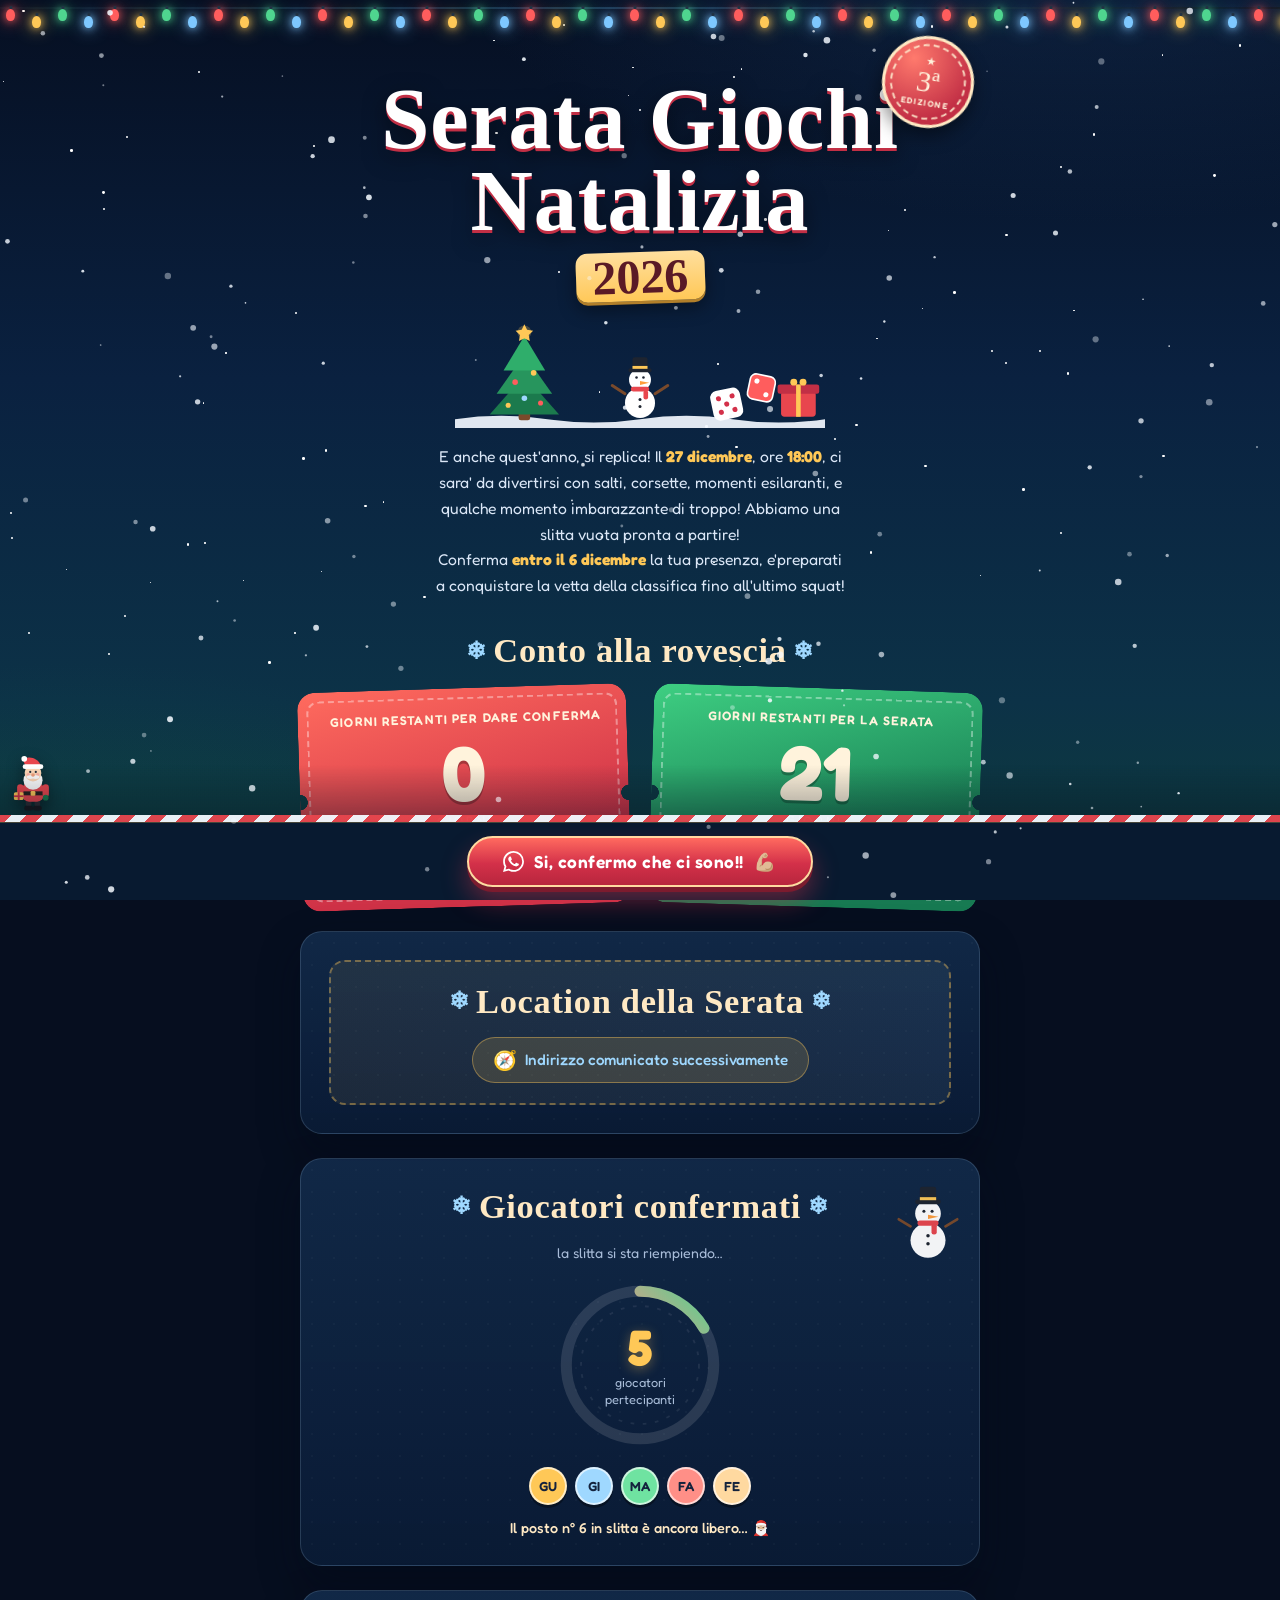
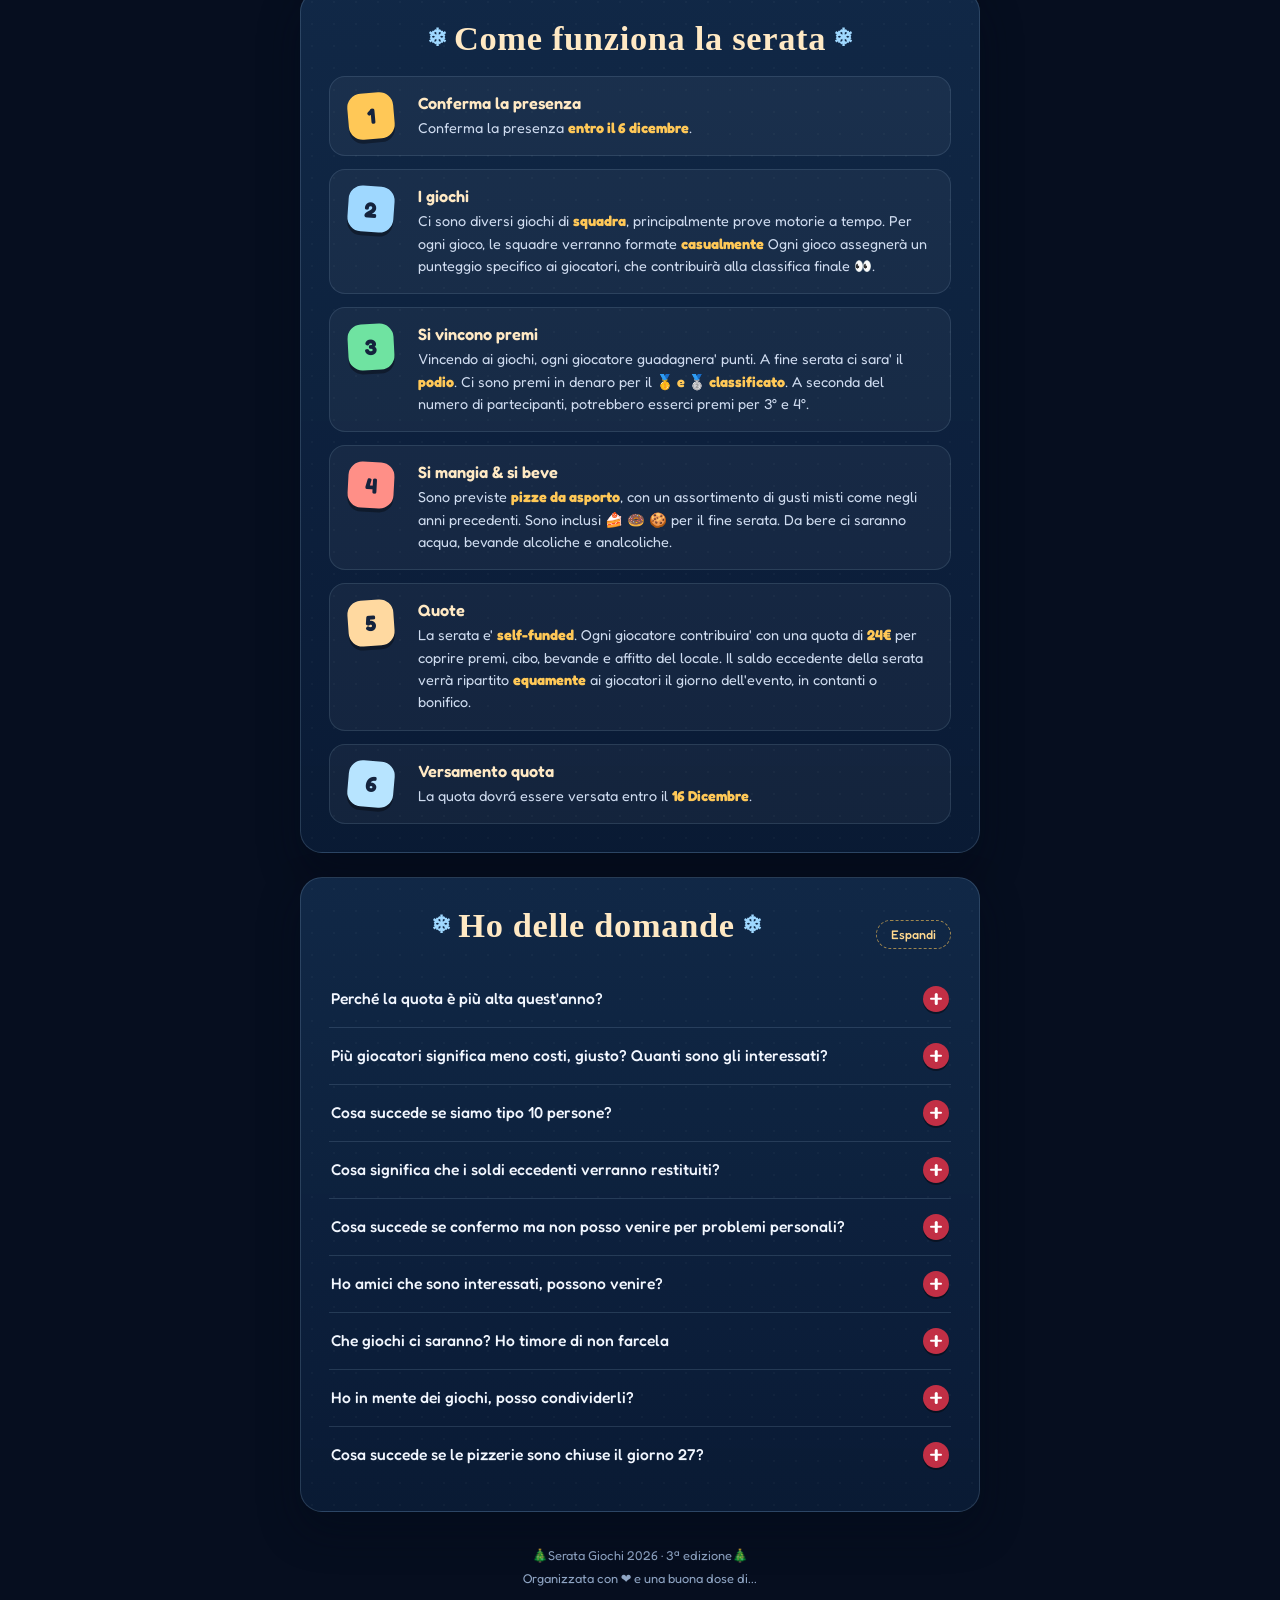
==== commit e04f53d2: "Update index.html" ====
--- a/index.html
+++ b/index.html
@@ -382,7 +382,7 @@
     <div class="cta-tray">
       <a class="cta" id="cta" href="#" target="_blank" rel="noopener">
         <svg class="wa-icon" viewBox="0 0 24 24" aria-hidden="true"><path fill="currentColor" d="M17.472 14.382c-.297-.149-1.758-.867-2.03-.967-.273-.099-.471-.148-.67.15-.197.297-.767.966-.94 1.164-.173.199-.347.223-.644.075-.297-.15-1.255-.463-2.39-1.475-.883-.788-1.48-1.761-1.653-2.059-.173-.297-.018-.458.13-.606.134-.133.298-.347.446-.52.149-.174.198-.298.298-.497.099-.198.05-.371-.025-.52-.075-.149-.669-1.612-.916-2.207-.242-.579-.487-.5-.669-.51-.173-.008-.371-.01-.57-.01-.198 0-.52.074-.792.372-.272.297-1.04 1.016-1.04 2.479 0 1.462 1.065 2.875 1.213 3.074.149.198 2.096 3.2 5.077 4.487.709.306 1.262.489 1.694.625.712.227 1.36.195 1.871.118.571-.085 1.758-.719 2.006-1.413.248-.694.248-1.289.173-1.413-.074-.124-.272-.198-.57-.347m-5.421 7.403h-.004a9.87 9.87 0 01-5.031-1.378l-.361-.214-3.741.982.998-3.648-.235-.374a9.86 9.86 0 01-1.51-5.26c.001-5.45 4.436-9.884 9.888-9.884 2.64 0 5.122 1.03 6.988 2.898a9.825 9.825 0 012.893 6.994c-.003 5.45-4.437 9.884-9.885 9.884m8.413-18.297A11.815 11.815 0 0012.05 0C5.495 0 .16 5.335.157 11.892c0 2.096.547 4.142 1.588 5.945L.057 24l6.305-1.654a11.882 11.882 0 005.683 1.448h.005c6.554 0 11.89-5.335 11.893-11.893a11.821 11.821 0 00-3.48-8.413Z"/></svg>
-        Si, ci sono!!
+        Si, confermo che ci sono!!
         <span aria-hidden="true">💪🏼</span>
       </a>
     </div>
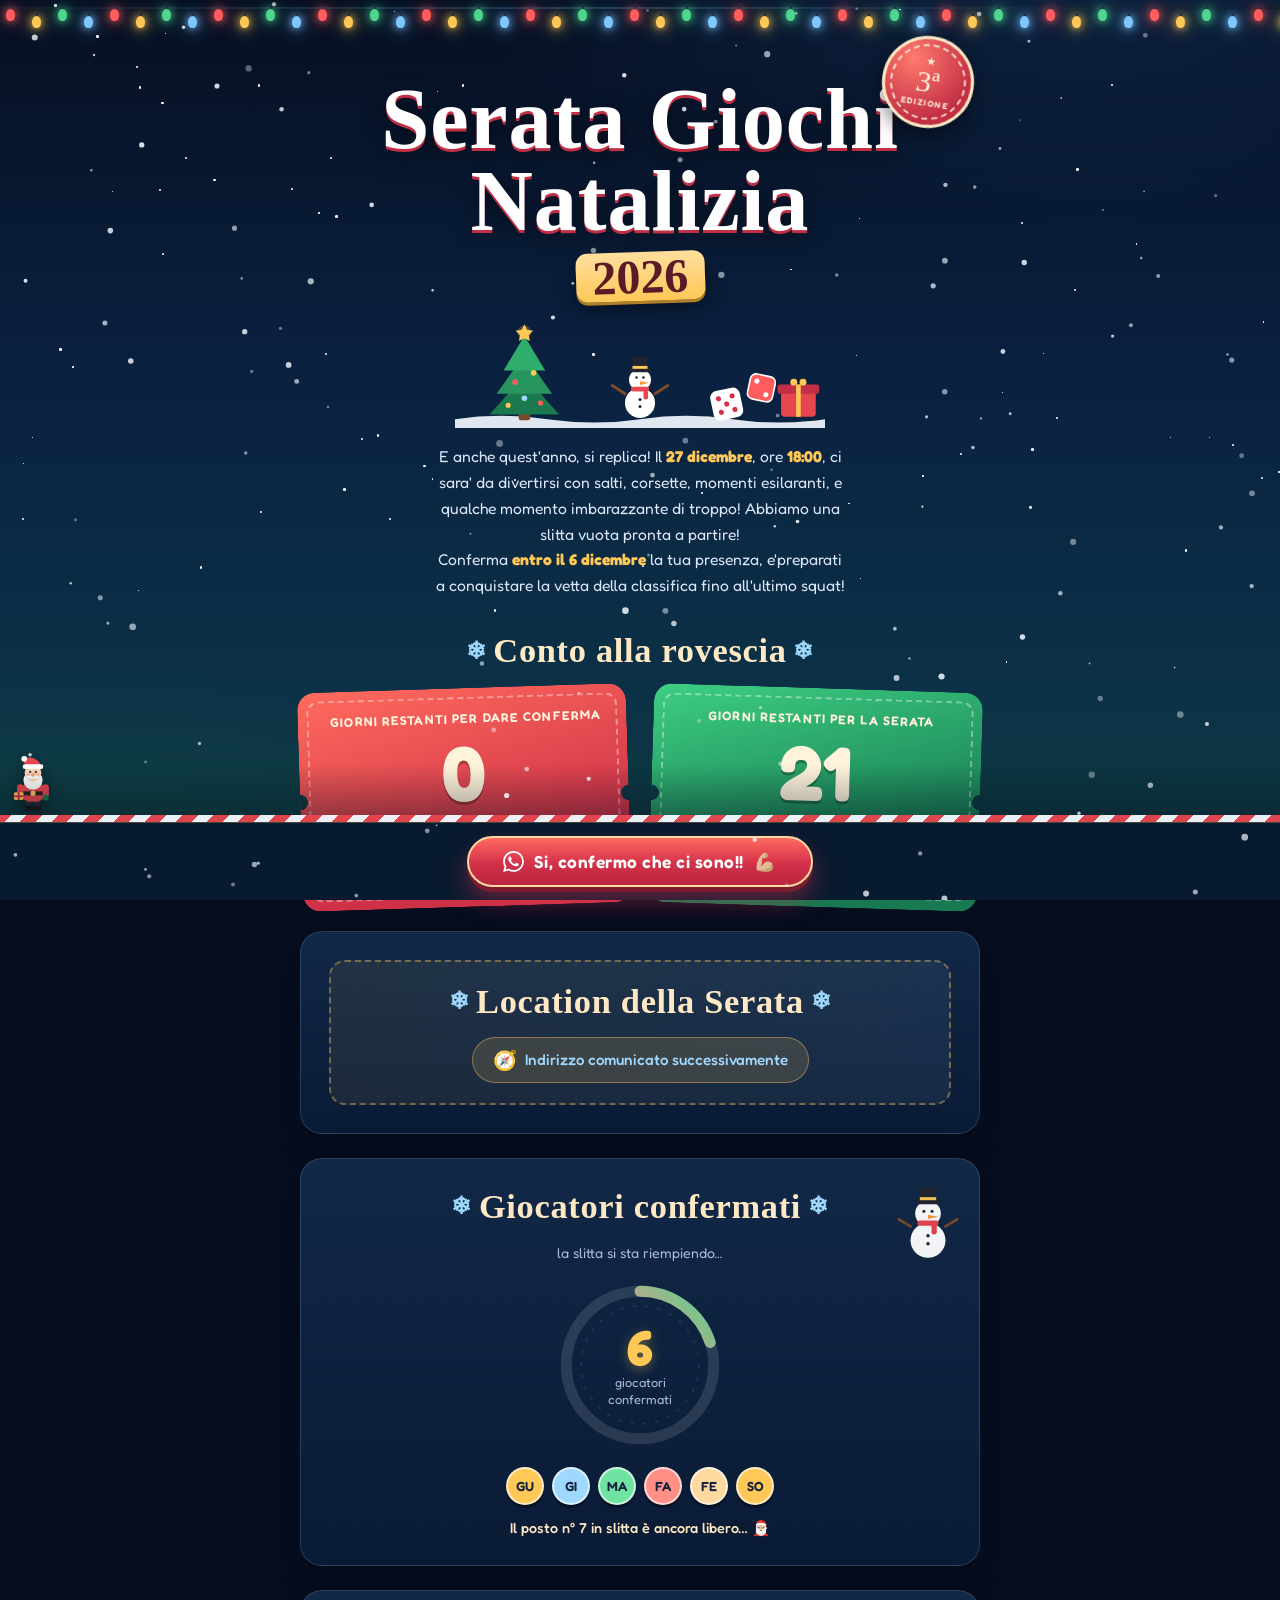
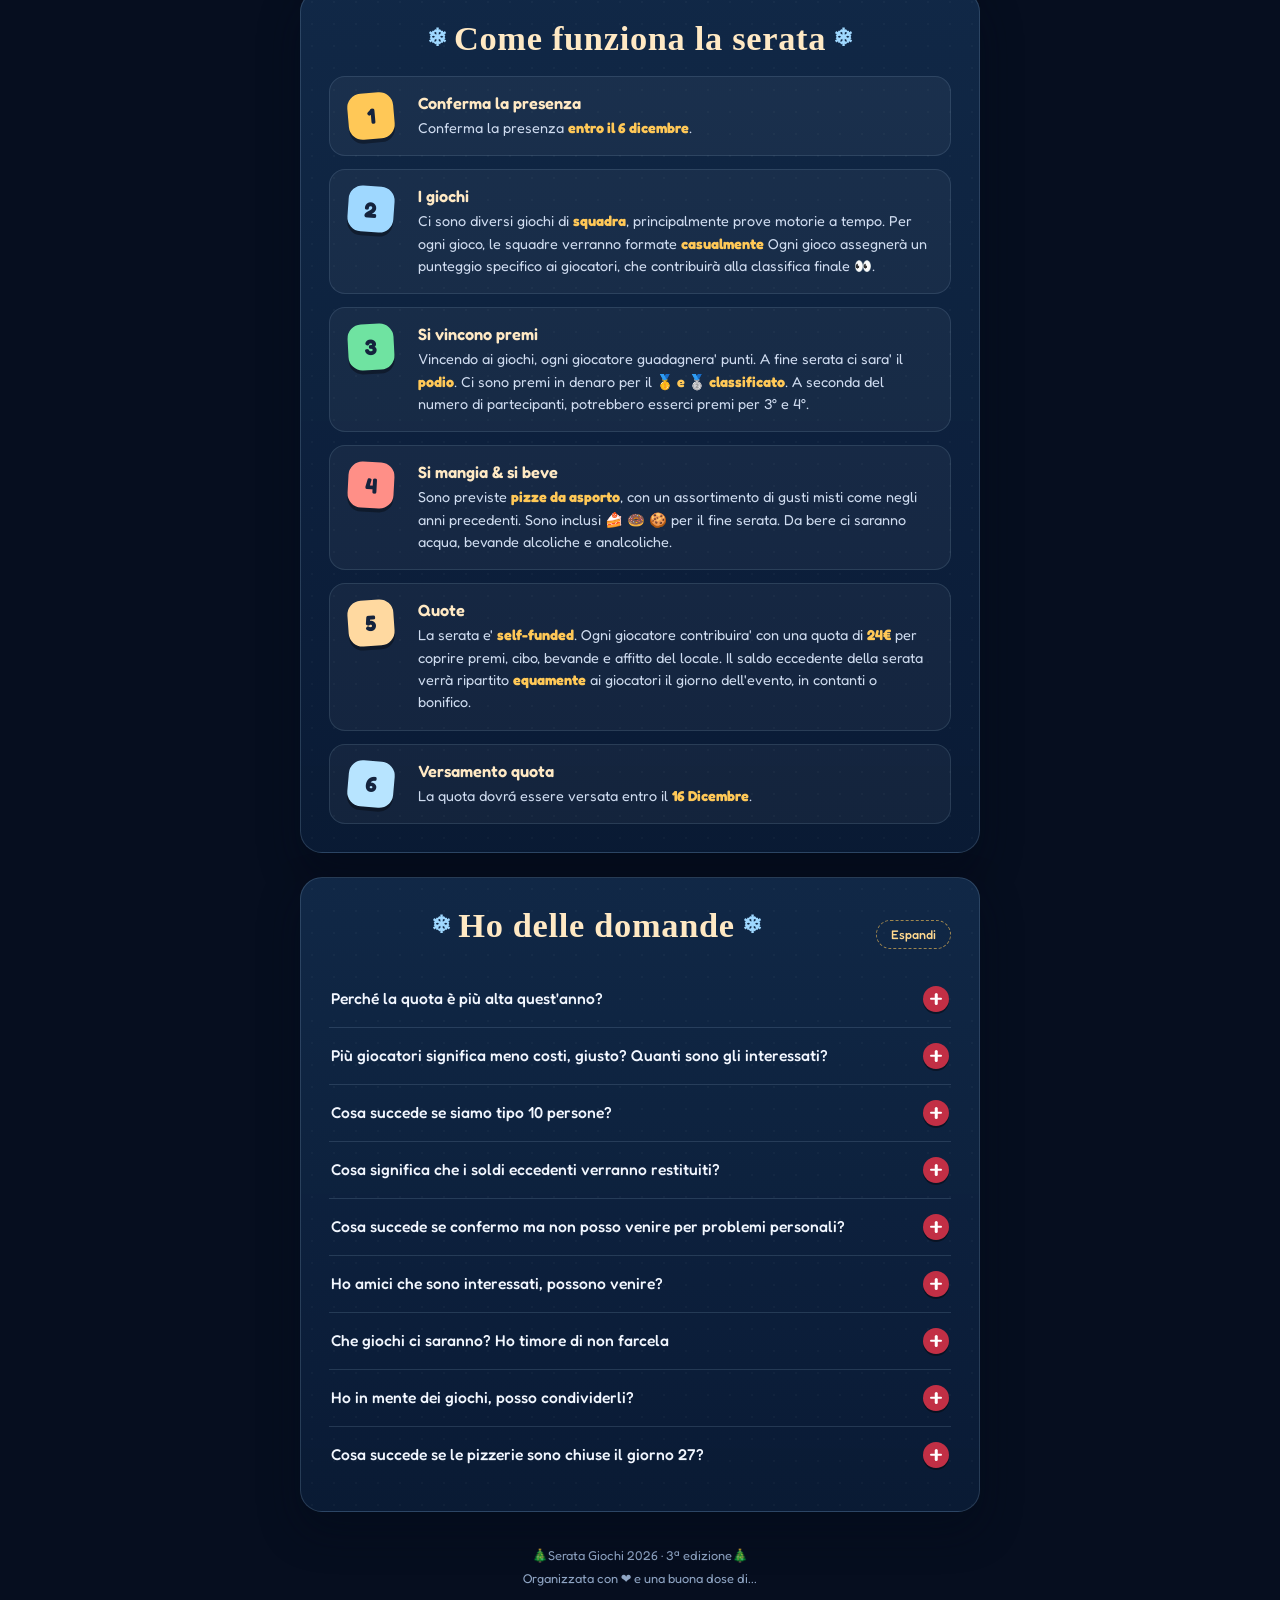
==== commit 07483ccb: "Update index.html" ====
--- a/index.html
+++ b/index.html
@@ -224,7 +224,7 @@
           <span class="globe-num" id="plCount">0</span>
           <!--<span class="globe-cap">su <b id="plMax">–</b> posti</span>-->
           <span class="globe-cap">giocatori<b id="plMax"></b></span>
-          <span class="globe-cap">pertecipanti</span>
+          <span class="globe-cap">confermati</span>
         </div>
       </div>
 
